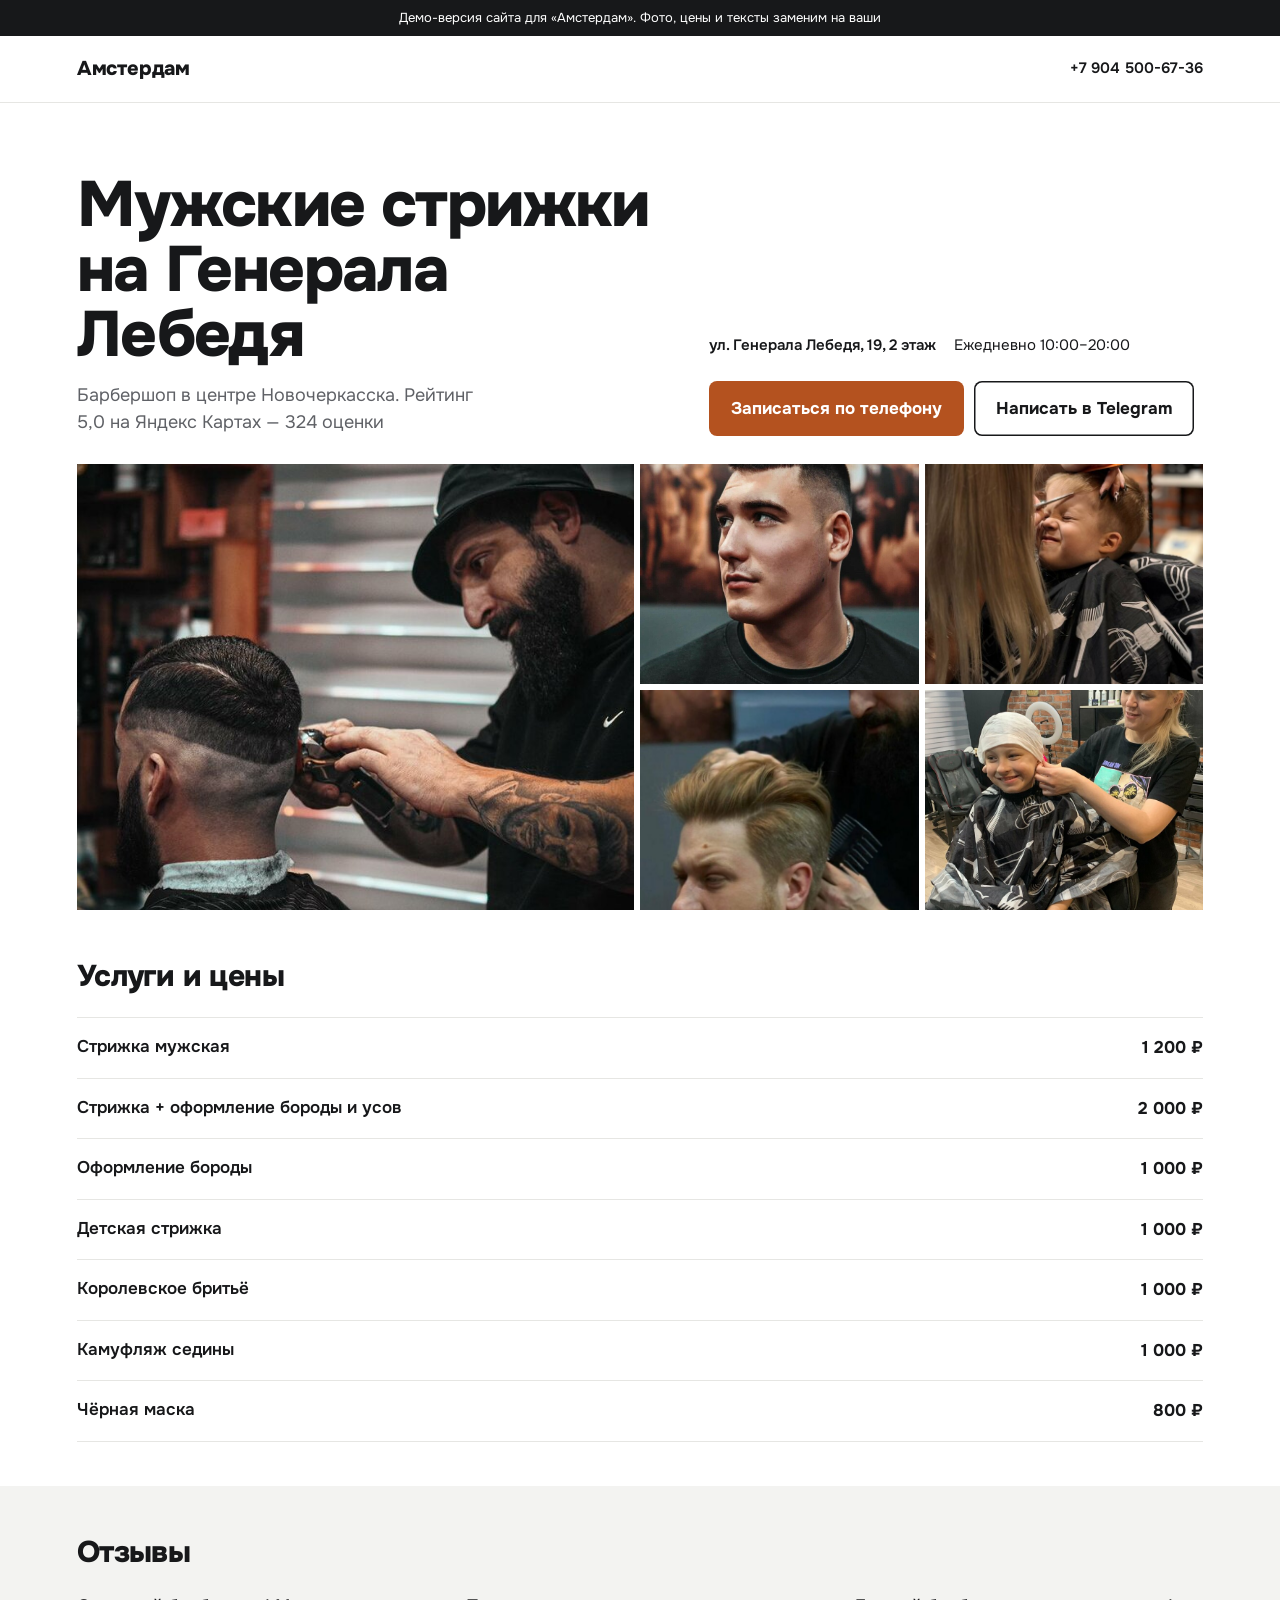
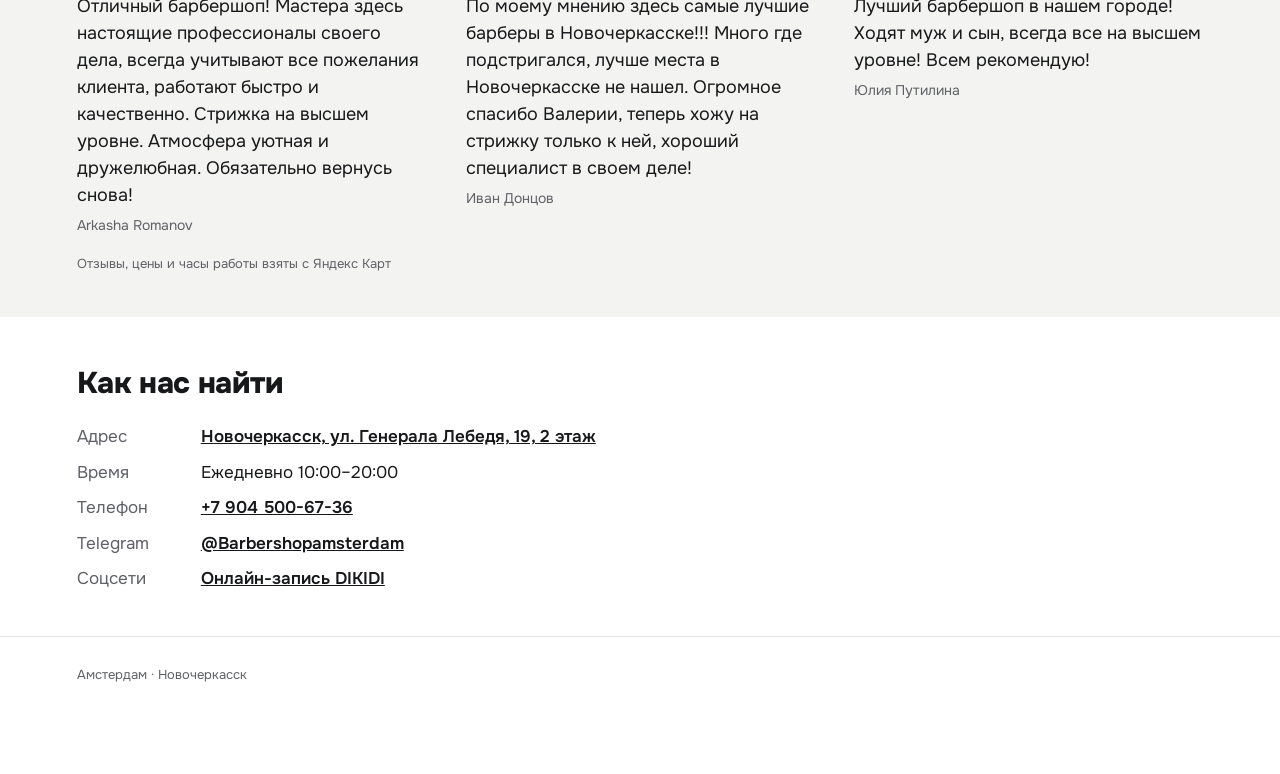
==== amsterdam/index.html @ bbc07316 "Демо-сайты: 5 мастеров" ====
<!doctype html><html lang="ru"><head><meta charset="utf-8">
<meta name="robots" content="noindex,nofollow"><meta name="viewport" content="width=device-width,initial-scale=1">
<title>Амстердам — Барбершоп в Новочеркасске</title>
<meta name="description" content="Барбершоп Амстердам: ул. Генерала Лебедя, 19, 2 этаж, Ежедневно 10:00–20:00. Запись по телефону +7 904 500-67-36">
<link rel="preconnect" href="https://fonts.googleapis.com"><link rel="preconnect" href="https://fonts.gstatic.com" crossorigin>
<link href="https://fonts.googleapis.com/css2?family=Onest:wght@400;500;700;800&display=swap" rel="stylesheet">
<style>
:root{--bg:#fff;--ink:#17181a;--mute:#5f6166;--line:#e6e6e3;--acc:#b4521f;--acc2:#8c3f17;--soft:#f3f3f1}
*{box-sizing:border-box;margin:0;padding:0}
body{background:var(--bg);color:var(--ink);font-family:Onest,system-ui,sans-serif;font-size:17px;line-height:1.5}
a{color:inherit}
.demo{background:var(--ink);color:#fff;font-size:13px;padding:8px 16px;text-align:center}
header{display:flex;justify-content:space-between;align-items:center;padding:18px 20px;border-bottom:1px solid var(--line)}
.logo{font-weight:800;font-size:20px;letter-spacing:-.01em}
header a.tel{font-weight:600;text-decoration:none;font-size:15px}
.hero{padding:40px 20px 28px}
.hero h1{font-size:clamp(30px,7.6vw,64px);line-height:1.02;font-weight:800;letter-spacing:-.025em;max-width:18ch}
.hero p{color:var(--mute);margin-top:14px;font-size:18px;max-width:34ch}
.meta{display:flex;flex-wrap:wrap;gap:8px 18px;margin-top:18px;font-size:15px}
.meta b{font-weight:600}
.ctas{display:flex;flex-wrap:wrap;gap:10px;margin-top:24px}
.btn{display:inline-block;background:var(--acc);color:#fff;text-decoration:none;font-weight:700;padding:15px 22px;border-radius:8px;transition:background .15s,transform .15s}
.btn:hover{background:var(--acc2)} .btn:active{transform:translateY(1px)}
.btn.ghost{background:transparent;color:var(--ink);box-shadow:inset 0 0 0 1.5px var(--ink)}
.btn.ghost:hover{background:var(--ink);color:#fff}
.gal{display:grid;grid-template-columns:2fr 1fr;grid-auto-rows:150px;gap:6px;padding:0 6px}
.gal figure:first-child{grid-row:span 2}
.gal figure{background:var(--soft);overflow:hidden}
.gal img{width:100%;height:100%;object-fit:cover;display:block}
.ph{display:flex;align-items:center;justify-content:center;color:#8a8c90;font-size:13px;text-align:center;padding:10px;border:1px dashed #cfcfcb}
section{padding:44px 20px}
h2{font-size:30px;font-weight:800;letter-spacing:-.02em;margin-bottom:18px}
.svc ul{list-style:none;border-top:1px solid var(--line)}
.svc li{display:grid;grid-template-columns:1fr auto;gap:2px 16px;padding:16px 0;border-bottom:1px solid var(--line)}
.sn{font-weight:600;grid-column:1;grid-row:1} .sp{font-weight:700;white-space:nowrap;grid-column:2;grid-row:1/3;align-self:center}
.sd{color:var(--mute);font-size:14px;grid-column:1;grid-row:2}
.rev{background:var(--soft)}
.rgrid{display:grid;gap:22px}
blockquote p{font-size:18px} cite{display:block;margin-top:6px;color:var(--mute);font-style:normal;font-size:14px}
.src{margin-top:18px;font-size:13px;color:var(--mute)}
.where dl{display:grid;grid-template-columns:110px 1fr;gap:10px 14px}
.where dt{color:var(--mute)} .where dd a{font-weight:600}
footer{padding:28px 20px 90px;border-top:1px solid var(--line);color:var(--mute);font-size:13px}
.sticky{position:fixed;left:12px;right:12px;bottom:12px;display:flex}
.sticky .btn{flex:1;text-align:center;box-shadow:0 6px 20px rgba(0,0,0,.18)}
@media(min-width:900px){
 header,.hero,section,footer{padding-left:6vw;padding-right:6vw}
 .hero{display:grid;grid-template-columns:1.2fr 1fr;gap:40px;align-items:end;padding-top:70px}
 .gal{grid-template-columns:2fr 1fr 1fr;grid-auto-rows:220px;padding:0 6vw}
 .rgrid{grid-template-columns:repeat(3,1fr);gap:40px}
 .sticky{display:none}
}
</style></head><body>
<div class="demo">Демо-версия сайта для «Амстердам». Фото, цены и тексты заменим на ваши</div>
<header><div class="logo">Амстердам</div><a class="tel" href="tel:+79045006736">+7 904 500-67-36</a></header>
<div class="hero"><div><h1>Мужские стрижки на Генерала Лебедя</h1><p>Барбершоп в центре Новочеркасска. Рейтинг 5,0 на Яндекс Картах — 324 оценки</p></div>
<div><div class="meta"><span><b>ул. Генерала Лебедя, 19, 2 этаж</b></span><span>Ежедневно 10:00–20:00</span></div>
<div class="ctas"><a class="btn" href="tel:+79045006736">Записаться по телефону</a><a class="btn ghost" href="https://t.me/Barbershopamsterdam">Написать в Telegram</a></div></div></div>
<div class="gal"><figure><img src="img/1.jpg" alt="" loading="lazy"></figure><figure><img src="img/2.jpg" alt="" loading="lazy"></figure><figure><img src="img/3.jpg" alt="" loading="lazy"></figure><figure><img src="img/4.jpg" alt="" loading="lazy"></figure><figure><img src="img/5.jpg" alt="" loading="lazy"></figure></div>
<section class="svc" id="services"><h2>Услуги и цены</h2><ul><li><span class="sn">Стрижка мужская</span><span class="sd"></span><span class="sp">1 200 ₽</span></li><li><span class="sn">Стрижка + оформление бороды и усов</span><span class="sd"></span><span class="sp">2 000 ₽</span></li><li><span class="sn">Оформление бороды</span><span class="sd"></span><span class="sp">1 000 ₽</span></li><li><span class="sn">Детская стрижка</span><span class="sd"></span><span class="sp">1 000 ₽</span></li><li><span class="sn">Королевское бритьё</span><span class="sd"></span><span class="sp">1 000 ₽</span></li><li><span class="sn">Камуфляж седины</span><span class="sd"></span><span class="sp">1 000 ₽</span></li><li><span class="sn">Чёрная маска</span><span class="sd"></span><span class="sp">800 ₽</span></li></ul></section>
<section class="rev" id="reviews"><h2>Отзывы</h2><div class="rgrid"><blockquote><p>Отличный барбершоп! Мастера здесь настоящие профессионалы своего дела, всегда учитывают все пожелания клиента, работают быстро и качественно. Стрижка на высшем уровне. Атмосфера уютная и дружелюбная. Обязательно вернусь снова!</p><cite>Arkasha Romanov</cite></blockquote><blockquote><p>По моему мнению здесь самые лучшие барберы в Новочеркасске!!! Много где подстригался, лучше места в Новочеркасске не нашел. Огромное спасибо Валерии, теперь хожу на стрижку только к ней, хороший специалист в своем деле!</p><cite>Иван Донцов</cite></blockquote><blockquote><p>Лучший барбершоп в нашем городе! Ходят муж и сын, всегда все на высшем уровне! Всем рекомендую!</p><cite>Юлия Путилина</cite></blockquote></div><p class="src">Отзывы, цены и часы работы взяты с Яндекс Карт</p></section>
<section class="where" id="contacts"><h2>Как нас найти</h2><dl>
<dt>Адрес</dt><dd><a href="https://yandex.ru/maps/?text=%D0%9D%D0%BE%D0%B2%D0%BE%D1%87%D0%B5%D1%80%D0%BA%D0%B0%D1%81%D1%81%D0%BA%2C%20%D1%83%D0%BB.%20%D0%93%D0%B5%D0%BD%D0%B5%D1%80%D0%B0%D0%BB%D0%B0%20%D0%9B%D0%B5%D0%B1%D0%B5%D0%B4%D1%8F%2C%2019%2C%202%20%D1%8D%D1%82%D0%B0%D0%B6">Новочеркасск, ул. Генерала Лебедя, 19, 2 этаж</a></dd>
<dt>Время</dt><dd>Ежедневно 10:00–20:00</dd>
<dt>Телефон</dt><dd><a href="tel:+79045006736">+7 904 500-67-36</a></dd>
<dt>Telegram</dt><dd><a href="https://t.me/Barbershopamsterdam">@Barbershopamsterdam</a></dd>
<dt>Соцсети</dt><dd><a href="https://dikidi.net/1862192">Онлайн-запись DIKIDI</a></dd>
</dl></section>
<footer>Амстердам · Новочеркасск</footer>
<div class="sticky"><a class="btn" href="tel:+79045006736">Записаться</a></div>
</body></html>
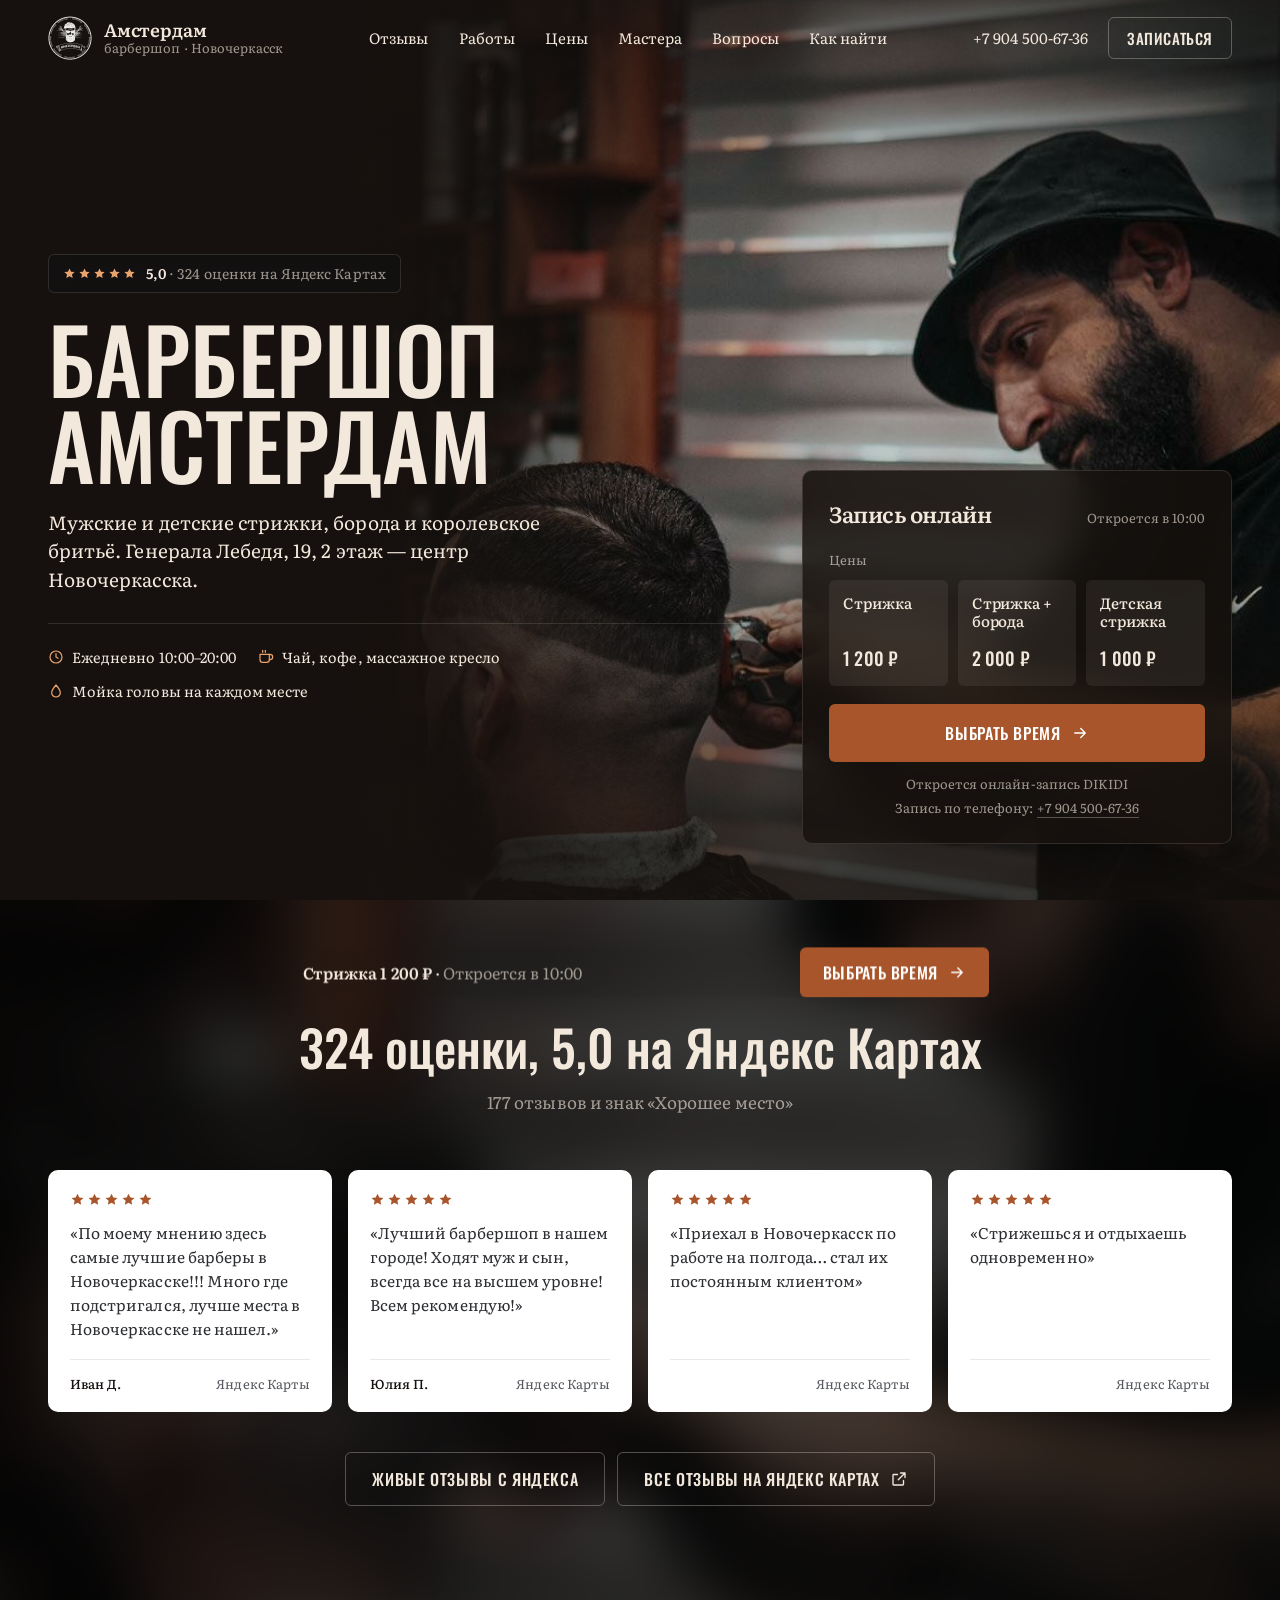
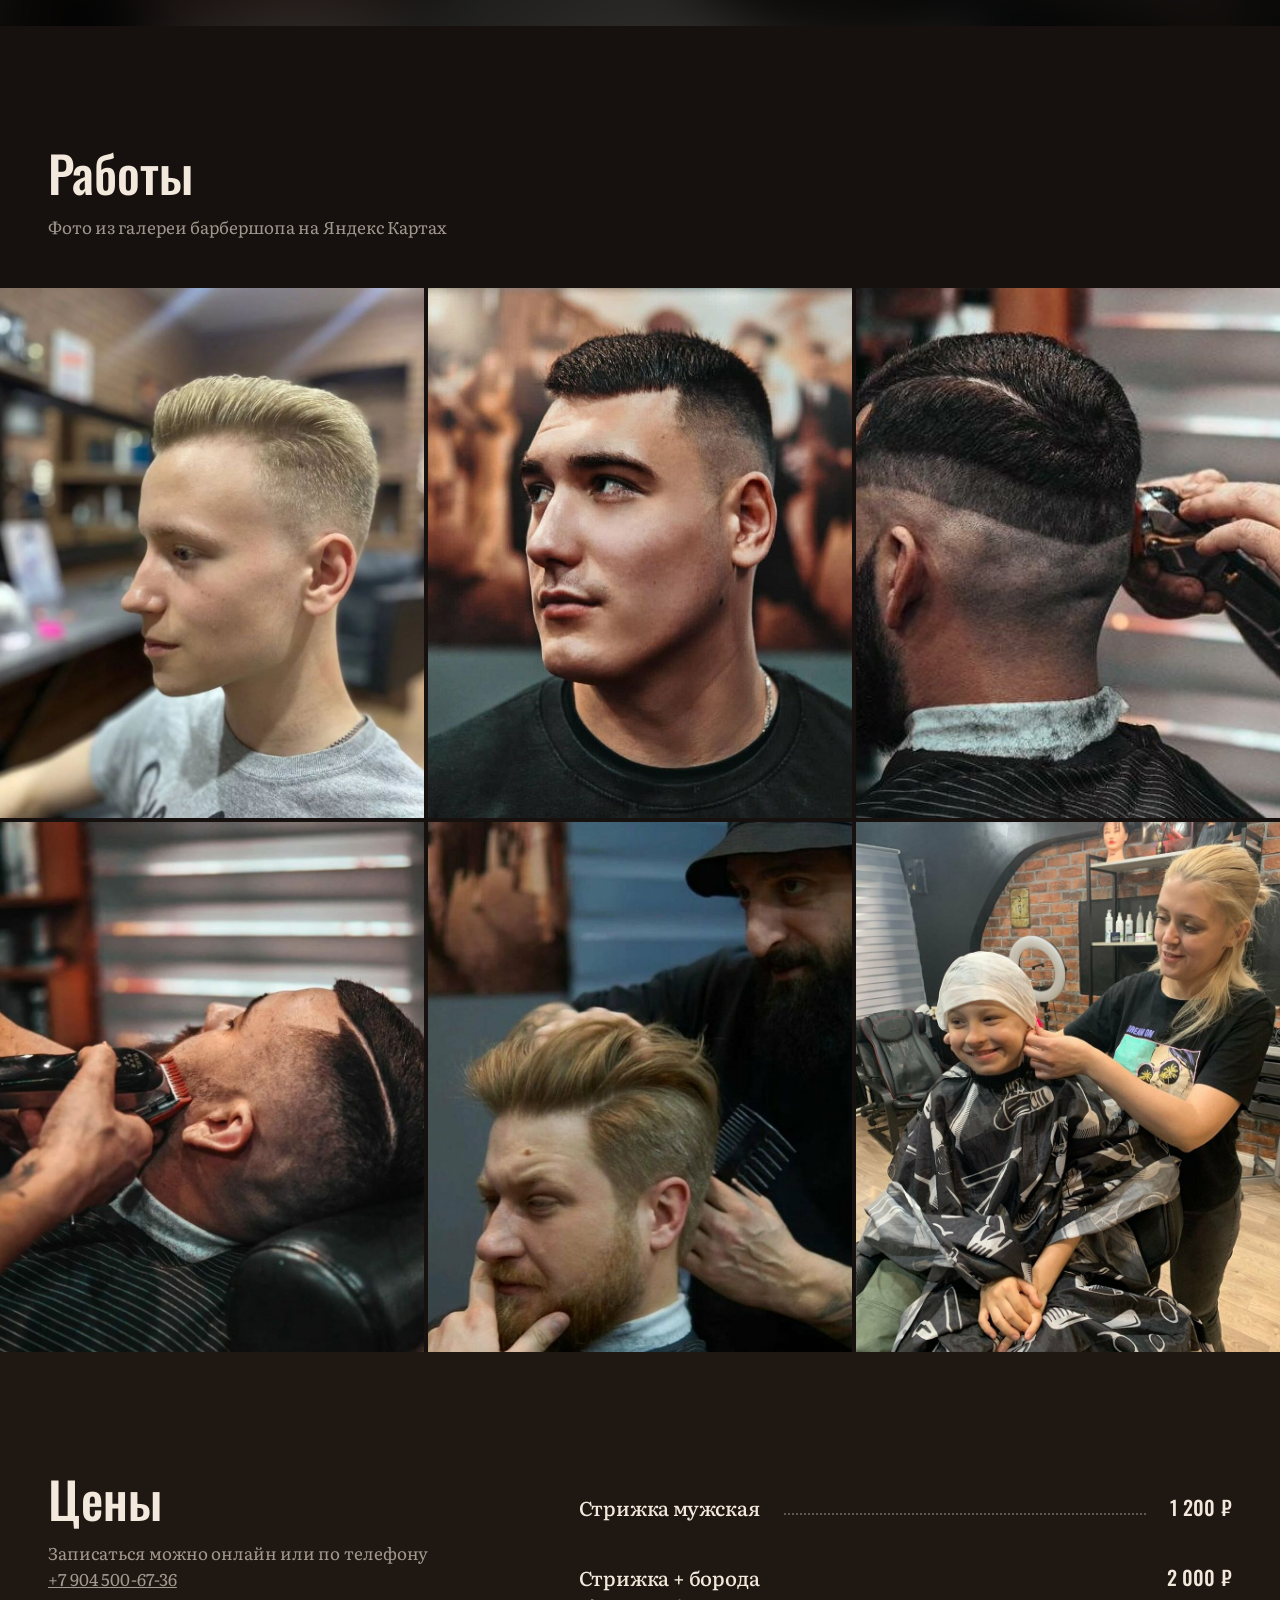
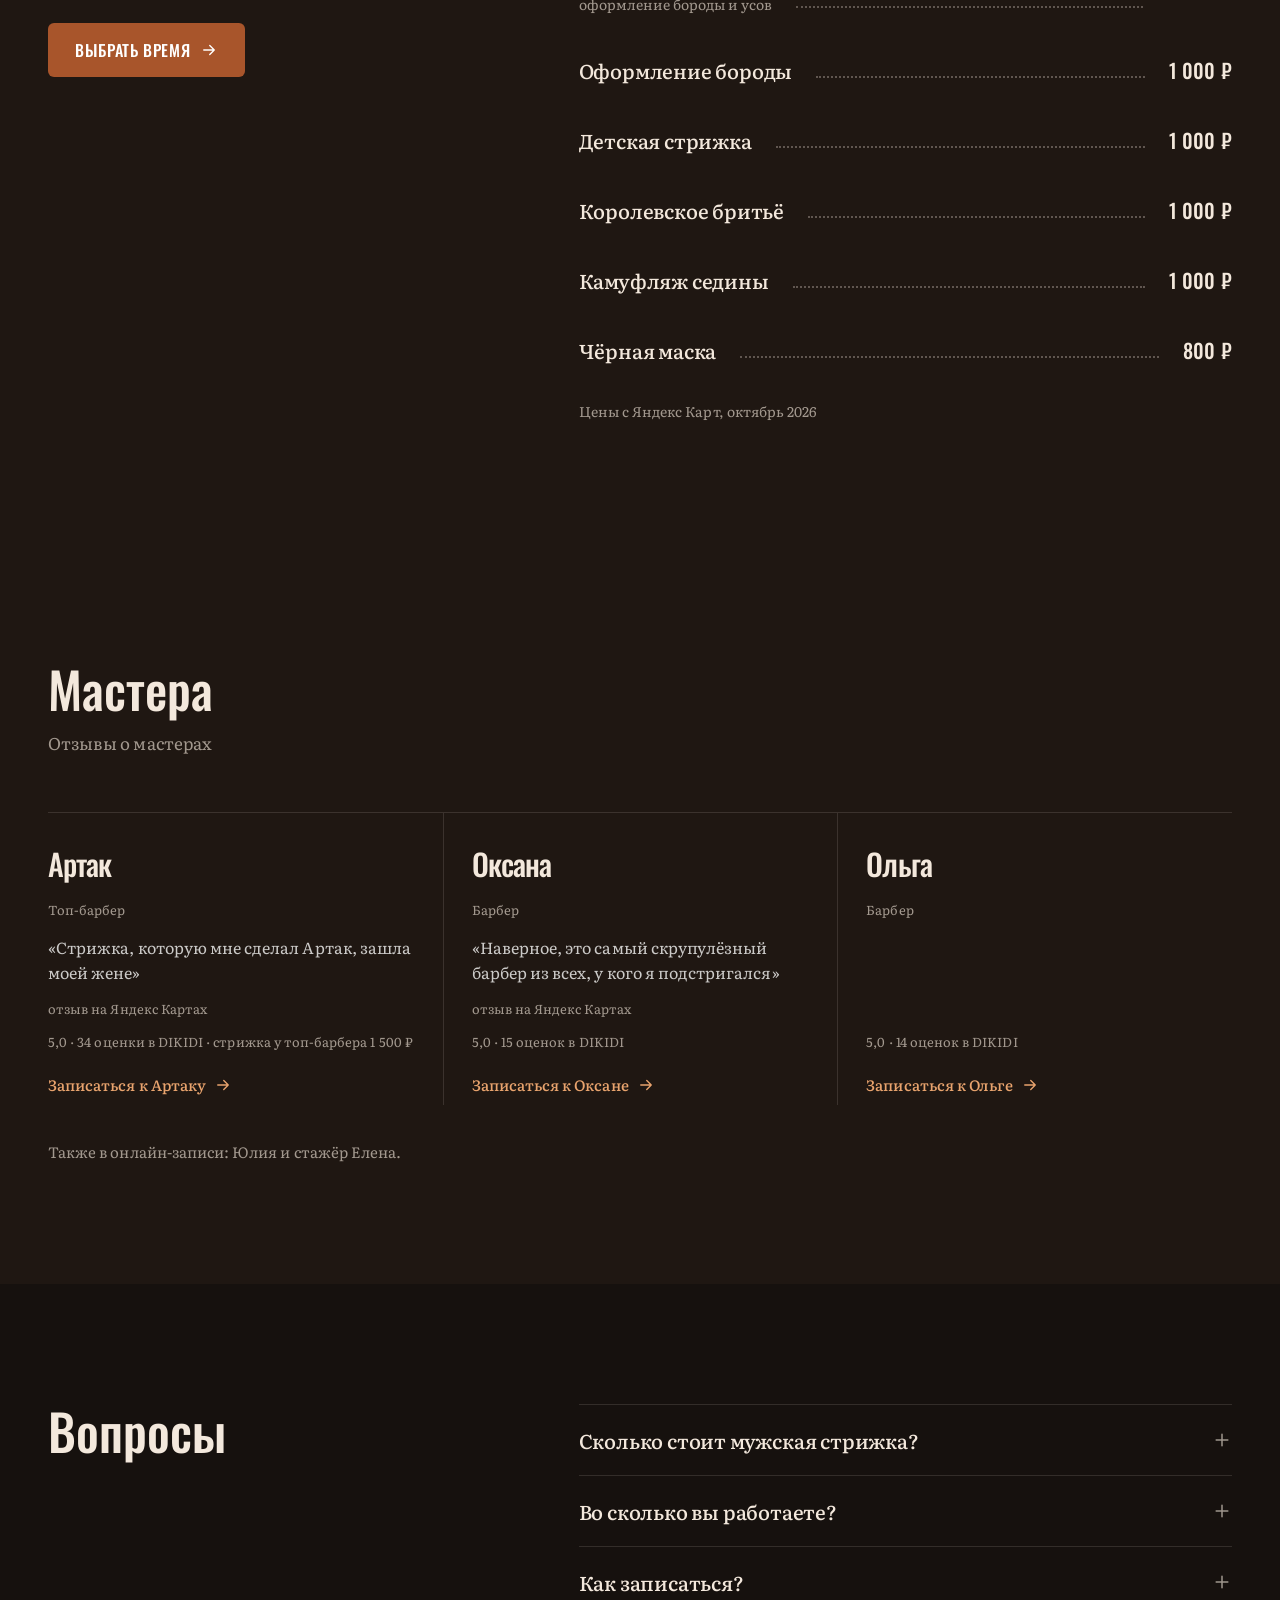
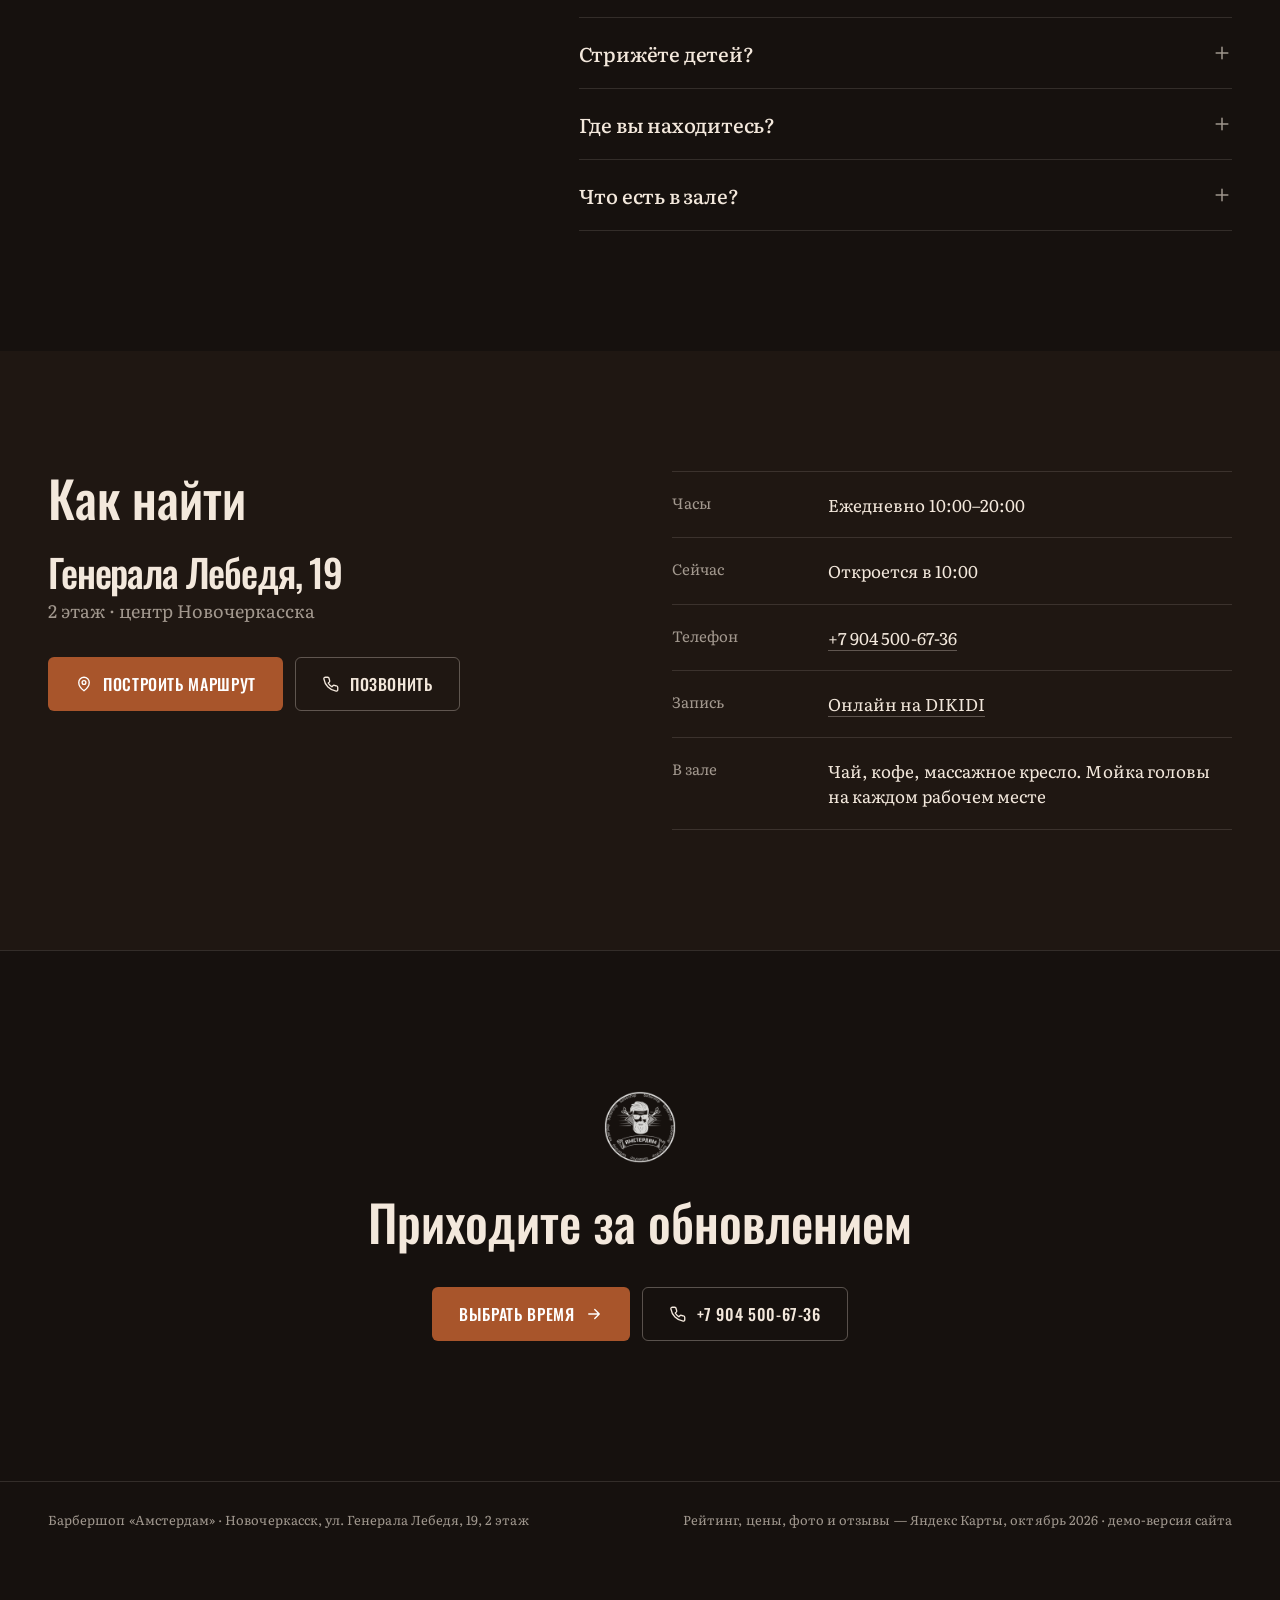
==== commit 9fb45100: "Демо: новые версии (major=../премиум/major/siteA amsterdam=../премиум/amsterdam/siteC ulica=../преми" ====
--- a/amsterdam/index.html
+++ b/amsterdam/index.html
@@ -1,71 +1,790 @@
-<!doctype html><html lang="ru"><head><meta charset="utf-8">
-<meta name="robots" content="noindex,nofollow"><meta name="viewport" content="width=device-width,initial-scale=1">
-<title>Амстердам — Барбершоп в Новочеркасске</title>
-<meta name="description" content="Барбершоп Амстердам: ул. Генерала Лебедя, 19, 2 этаж, Ежедневно 10:00–20:00. Запись по телефону +7 904 500-67-36">
-<link rel="preconnect" href="https://fonts.googleapis.com"><link rel="preconnect" href="https://fonts.gstatic.com" crossorigin>
-<link href="https://fonts.googleapis.com/css2?family=Onest:wght@400;500;700;800&display=swap" rel="stylesheet">
+<!doctype html>
+<html lang="ru">
+<head>
+<meta charset="utf-8">
+<meta name="viewport" content="width=device-width, initial-scale=1, viewport-fit=cover">
+<meta name="robots" content="noindex, nofollow">
+<title>Барбершоп Амстердам, Новочеркасск — стрижка 1 200 ₽, 5,0 на Яндекс Картах</title>
+<meta name="description" content="Барбершоп Амстердам в центре Новочеркасска: мужские и детские стрижки, борода, королевское бритьё. 5,0 на Яндекс Картах, 324 оценки. Ежедневно 10:00–20:00.">
+<meta name="theme-color" content="#111213">
+<meta property="og:type" content="website">
+<meta property="og:locale" content="ru_RU">
+<meta property="og:title" content="Барбершоп Амстердам, Новочеркасск — 5,0 на Яндекс Картах">
+<meta property="og:description" content="Генерала Лебедя, 19, 2 этаж. Мужская стрижка 1 200 ₽. Ежедневно 10:00–20:00. Запись онлайн.">
+<meta property="og:image" content="https://dm1trorg.github.io/amsterdam/img/og.jpg">
+<meta property="og:image:width" content="1200">
+<meta property="og:image:height" content="630">
+<meta property="og:url" content="https://dm1trorg.github.io/amsterdam/">
+<link rel="icon" type="image/png" href="img/logo.png">
+<link rel="preconnect" href="https://fonts.googleapis.com">
+<link rel="preconnect" href="https://fonts.gstatic.com" crossorigin>
+<link href="https://fonts.googleapis.com/css2?family=Oswald:wght@400;500;600&family=Literata:opsz,wght@7..72,400;7..72,500;7..72,600&display=swap" rel="stylesheet">
+<link rel="preload" as="image" href="img/hero.jpg">
+<script type="application/ld+json" id="ld">{"@context":"https://schema.org","@graph":[{"@type":"HairSalon","@id":"https://dm1trorg.github.io/amsterdam/#salon","name":"Барбершоп «Амстердам»","url":"https://dm1trorg.github.io/amsterdam/","image":["https://dm1trorg.github.io/amsterdam/img/og.jpg","https://dm1trorg.github.io/amsterdam/img/hero.jpg"],"telephone":"+79045006736","priceRange":"800–2000 ₽","currenciesAccepted":"RUB","address":{"@type":"PostalAddress","streetAddress":"ул. Генерала Лебедя, 19, 2 этаж","addressLocality":"Новочеркасск","addressRegion":"Ростовская область","addressCountry":"RU"},"openingHoursSpecification":[{"@type":"OpeningHoursSpecification","dayOfWeek":["Monday","Tuesday","Wednesday","Thursday","Friday","Saturday","Sunday"],"opens":"10:00","closes":"20:00"}],"aggregateRating":{"@type":"AggregateRating","ratingValue":"5.0","ratingCount":324,"bestRating":"5","worstRating":"1"},"sameAs":["https://yandex.ru/maps/org/58961650554/"],"hasOfferCatalog":{"@type":"OfferCatalog","name":"Услуги и цены","itemListElement":[{"@type":"Offer","itemOffered":{"@type":"Service","name":"Стрижка мужская"},"price":"1200","priceCurrency":"RUB"},{"@type":"Offer","itemOffered":{"@type":"Service","name":"Стрижка + борода (оформление бороды и усов)"},"price":"2000","priceCurrency":"RUB"},{"@type":"Offer","itemOffered":{"@type":"Service","name":"Оформление бороды"},"price":"1000","priceCurrency":"RUB"},{"@type":"Offer","itemOffered":{"@type":"Service","name":"Детская стрижка"},"price":"1000","priceCurrency":"RUB"},{"@type":"Offer","itemOffered":{"@type":"Service","name":"Королевское бритьё"},"price":"1000","priceCurrency":"RUB"},{"@type":"Offer","itemOffered":{"@type":"Service","name":"Камуфляж седины"},"price":"1000","priceCurrency":"RUB"},{"@type":"Offer","itemOffered":{"@type":"Service","name":"Чёрная маска"},"price":"800","priceCurrency":"RUB"}]},"potentialAction":{"@type":"ReserveAction","target":{"@type":"EntryPoint","urlTemplate":"https://dikidi.net/1862192","inLanguage":"ru-RU","actionPlatform":["https://schema.org/DesktopWebPlatform","https://schema.org/MobileWebPlatform"]},"result":{"@type":"Reservation","name":"Запись в Барбершоп «Амстердам»"}},"logo":"https://dm1trorg.github.io/amsterdam/img/logo.png"},{"@type":"FAQPage","@id":"https://dm1trorg.github.io/amsterdam/#faq","mainEntity":[{"@type":"Question","name":"Сколько стоит мужская стрижка?","acceptedAnswer":{"@type":"Answer","text":"1 200 ₽, у топ-барбера — 1 500 ₽. Стрижка + оформление бороды и усов — 2 000 ₽, детская стрижка — 1 000 ₽."}},{"@type":"Question","name":"Во сколько вы работаете?","acceptedAnswer":{"@type":"Answer","text":"Ежедневно с 10:00 до 20:00."}},{"@type":"Question","name":"Как записаться?","acceptedAnswer":{"@type":"Answer","text":"Онлайн: кнопка «Выбрать время» откроет онлайн-запись DIKIDI. Или по телефону +7 904 500-67-36."}},{"@type":"Question","name":"Стрижёте детей?","acceptedAnswer":{"@type":"Answer","text":"Да, детская стрижка — 1 000 ₽."}},{"@type":"Question","name":"Где вы находитесь?","acceptedAnswer":{"@type":"Answer","text":"Новочеркасск, ул. Генерала Лебедя, 19, 2 этаж."}},{"@type":"Question","name":"Что есть в зале?","acceptedAnswer":{"@type":"Answer","text":"По отзывам на Яндекс Картах: чай, кофе, массажное кресло, мойка головы на каждом рабочем месте."}}]}]}</script>
 <style>
-:root{--bg:#fff;--ink:#17181a;--mute:#5f6166;--line:#e6e6e3;--acc:#b4521f;--acc2:#8c3f17;--soft:#f3f3f1}
-*{box-sizing:border-box;margin:0;padding:0}
-body{background:var(--bg);color:var(--ink);font-family:Onest,system-ui,sans-serif;font-size:17px;line-height:1.5}
+:root{
+  /* дизайн-система 15.10.2026: значения ниже заменяют прежние */
+  --font-head:"Oswald",sans-serif;
+  --font-body:"Literata",serif;
+  --bg:#16110e;
+  --bg2:#1f1712;
+  --bg3:#1f1712;
+  --text:#f3e8dc;
+  --muted:rgba(243,232,220,.62);
+  --faint:rgba(243,232,220,.62);
+  --line:rgba(243,232,220,.13);
+  --line2:rgba(243,232,220,.3);
+  --accent:#a8552b;
+  --accent-h:#8e4420;
+  --accent-lt:#e9a46e;
+  --on-accent:#ffffff;
+  --card:#ffffff;
+  --ink:#16110e;
+  --ink2:#55585e;
+  --r:10px;
+  --rb:6px;
+  --hero-pos:60% 30%;
+  /* общее из шаблона */
+  --hero-pos-m:50% 30%; --rev-bg:url(img/hero.jpg); --gut:48px; --max:1240px; --ease:cubic-bezier(.16,1,.3,1);
+}
+*{box-sizing:border-box}
+html{-webkit-text-size-adjust:100%;scroll-behavior:smooth}
+body{margin:0;background:var(--bg);color:var(--text);font:400 17px/1.5 var(--font-body);letter-spacing:.003em;-webkit-font-smoothing:antialiased;overflow-x:hidden}
+img{display:block;max-width:100%}
 a{color:inherit}
-.demo{background:var(--ink);color:#fff;font-size:13px;padding:8px 16px;text-align:center}
-header{display:flex;justify-content:space-between;align-items:center;padding:18px 20px;border-bottom:1px solid var(--line)}
-.logo{font-weight:800;font-size:20px;letter-spacing:-.01em}
-header a.tel{font-weight:600;text-decoration:none;font-size:15px}
-.hero{padding:40px 20px 28px}
-.hero h1{font-size:clamp(30px,7.6vw,64px);line-height:1.02;font-weight:800;letter-spacing:-.025em;max-width:18ch}
-.hero p{color:var(--mute);margin-top:14px;font-size:18px;max-width:34ch}
-.meta{display:flex;flex-wrap:wrap;gap:8px 18px;margin-top:18px;font-size:15px}
-.meta b{font-weight:600}
-.ctas{display:flex;flex-wrap:wrap;gap:10px;margin-top:24px}
-.btn{display:inline-block;background:var(--acc);color:#fff;text-decoration:none;font-weight:700;padding:15px 22px;border-radius:8px;transition:background .15s,transform .15s}
-.btn:hover{background:var(--acc2)} .btn:active{transform:translateY(1px)}
-.btn.ghost{background:transparent;color:var(--ink);box-shadow:inset 0 0 0 1.5px var(--ink)}
-.btn.ghost:hover{background:var(--ink);color:#fff}
-.gal{display:grid;grid-template-columns:2fr 1fr;grid-auto-rows:150px;gap:6px;padding:0 6px}
-.gal figure:first-child{grid-row:span 2}
-.gal figure{background:var(--soft);overflow:hidden}
-.gal img{width:100%;height:100%;object-fit:cover;display:block}
-.ph{display:flex;align-items:center;justify-content:center;color:#8a8c90;font-size:13px;text-align:center;padding:10px;border:1px dashed #cfcfcb}
-section{padding:44px 20px}
-h2{font-size:30px;font-weight:800;letter-spacing:-.02em;margin-bottom:18px}
-.svc ul{list-style:none;border-top:1px solid var(--line)}
-.svc li{display:grid;grid-template-columns:1fr auto;gap:2px 16px;padding:16px 0;border-bottom:1px solid var(--line)}
-.sn{font-weight:600;grid-column:1;grid-row:1} .sp{font-weight:700;white-space:nowrap;grid-column:2;grid-row:1/3;align-self:center}
-.sd{color:var(--mute);font-size:14px;grid-column:1;grid-row:2}
-.rev{background:var(--soft)}
-.rgrid{display:grid;gap:22px}
-blockquote p{font-size:18px} cite{display:block;margin-top:6px;color:var(--mute);font-style:normal;font-size:14px}
-.src{margin-top:18px;font-size:13px;color:var(--mute)}
-.where dl{display:grid;grid-template-columns:110px 1fr;gap:10px 14px}
-.where dt{color:var(--mute)} .where dd a{font-weight:600}
-footer{padding:28px 20px 90px;border-top:1px solid var(--line);color:var(--mute);font-size:13px}
-.sticky{position:fixed;left:12px;right:12px;bottom:12px;display:flex}
-.sticky .btn{flex:1;text-align:center;box-shadow:0 6px 20px rgba(0,0,0,.18)}
-@media(min-width:900px){
- header,.hero,section,footer{padding-left:6vw;padding-right:6vw}
- .hero{display:grid;grid-template-columns:1.2fr 1fr;gap:40px;align-items:end;padding-top:70px}
- .gal{grid-template-columns:2fr 1fr 1fr;grid-auto-rows:220px;padding:0 6vw}
- .rgrid{grid-template-columns:repeat(3,1fr);gap:40px}
- .sticky{display:none}
-}
-</style></head><body>
-<div class="demo">Демо-версия сайта для «Амстердам». Фото, цены и тексты заменим на ваши</div>
-<header><div class="logo">Амстердам</div><a class="tel" href="tel:+79045006736">+7 904 500-67-36</a></header>
-<div class="hero"><div><h1>Мужские стрижки на Генерала Лебедя</h1><p>Барбершоп в центре Новочеркасска. Рейтинг 5,0 на Яндекс Картах — 324 оценки</p></div>
-<div><div class="meta"><span><b>ул. Генерала Лебедя, 19, 2 этаж</b></span><span>Ежедневно 10:00–20:00</span></div>
-<div class="ctas"><a class="btn" href="tel:+79045006736">Записаться по телефону</a><a class="btn ghost" href="https://t.me/Barbershopamsterdam">Написать в Telegram</a></div></div></div>
-<div class="gal"><figure><img src="img/1.jpg" alt="" loading="lazy"></figure><figure><img src="img/2.jpg" alt="" loading="lazy"></figure><figure><img src="img/3.jpg" alt="" loading="lazy"></figure><figure><img src="img/4.jpg" alt="" loading="lazy"></figure><figure><img src="img/5.jpg" alt="" loading="lazy"></figure></div>
-<section class="svc" id="services"><h2>Услуги и цены</h2><ul><li><span class="sn">Стрижка мужская</span><span class="sd"></span><span class="sp">1 200 ₽</span></li><li><span class="sn">Стрижка + оформление бороды и усов</span><span class="sd"></span><span class="sp">2 000 ₽</span></li><li><span class="sn">Оформление бороды</span><span class="sd"></span><span class="sp">1 000 ₽</span></li><li><span class="sn">Детская стрижка</span><span class="sd"></span><span class="sp">1 000 ₽</span></li><li><span class="sn">Королевское бритьё</span><span class="sd"></span><span class="sp">1 000 ₽</span></li><li><span class="sn">Камуфляж седины</span><span class="sd"></span><span class="sp">1 000 ₽</span></li><li><span class="sn">Чёрная маска</span><span class="sd"></span><span class="sp">800 ₽</span></li></ul></section>
-<section class="rev" id="reviews"><h2>Отзывы</h2><div class="rgrid"><blockquote><p>Отличный барбершоп! Мастера здесь настоящие профессионалы своего дела, всегда учитывают все пожелания клиента, работают быстро и качественно. Стрижка на высшем уровне. Атмосфера уютная и дружелюбная. Обязательно вернусь снова!</p><cite>Arkasha Romanov</cite></blockquote><blockquote><p>По моему мнению здесь самые лучшие барберы в Новочеркасске!!! Много где подстригался, лучше места в Новочеркасске не нашел. Огромное спасибо Валерии, теперь хожу на стрижку только к ней, хороший специалист в своем деле!</p><cite>Иван Донцов</cite></blockquote><blockquote><p>Лучший барбершоп в нашем городе! Ходят муж и сын, всегда все на высшем уровне! Всем рекомендую!</p><cite>Юлия Путилина</cite></blockquote></div><p class="src">Отзывы, цены и часы работы взяты с Яндекс Карт</p></section>
-<section class="where" id="contacts"><h2>Как нас найти</h2><dl>
-<dt>Адрес</dt><dd><a href="https://yandex.ru/maps/?text=%D0%9D%D0%BE%D0%B2%D0%BE%D1%87%D0%B5%D1%80%D0%BA%D0%B0%D1%81%D1%81%D0%BA%2C%20%D1%83%D0%BB.%20%D0%93%D0%B5%D0%BD%D0%B5%D1%80%D0%B0%D0%BB%D0%B0%20%D0%9B%D0%B5%D0%B1%D0%B5%D0%B4%D1%8F%2C%2019%2C%202%20%D1%8D%D1%82%D0%B0%D0%B6">Новочеркасск, ул. Генерала Лебедя, 19, 2 этаж</a></dd>
-<dt>Время</dt><dd>Ежедневно 10:00–20:00</dd>
-<dt>Телефон</dt><dd><a href="tel:+79045006736">+7 904 500-67-36</a></dd>
-<dt>Telegram</dt><dd><a href="https://t.me/Barbershopamsterdam">@Barbershopamsterdam</a></dd>
-<dt>Соцсети</dt><dd><a href="https://dikidi.net/1862192">Онлайн-запись DIKIDI</a></dd>
-</dl></section>
-<footer>Амстердам · Новочеркасск</footer>
-<div class="sticky"><a class="btn" href="tel:+79045006736">Записаться</a></div>
-</body></html>+h1,h2,h3,p,ul,ol,dl,dd,blockquote,figure{margin:0;padding:0}
+ul,ol{list-style:none}
+button{font:inherit;color:inherit}
+[hidden]{display:none!important}
+.wrap{width:min(var(--max),100% - 2*var(--gut));margin-inline:auto}
+.ico{width:18px;height:18px;flex:none;fill:none;stroke:currentColor;stroke-width:1.8;stroke-linecap:round;stroke-linejoin:round}
+.nb{white-space:nowrap}
+:focus-visible{outline:2px solid var(--accent-lt);outline-offset:3px}
+
+/* КНОПКИ: прямоугольные, с наведением и нажатием */
+.btn{display:inline-flex;align-items:center;justify-content:center;gap:10px;height:54px;padding:0 26px;border-radius:var(--rb);border:1px solid transparent;font-weight:600;font-size:16px;text-decoration:none;cursor:pointer;white-space:nowrap;transition:background .18s,border-color .18s,color .18s,transform .12s;-webkit-tap-highlight-color:transparent}
+.btn:active{transform:translateY(1px)}
+.btn .ico{transition:transform .25s var(--ease)}
+.btn:hover .ico.arr{transform:translateX(3px)}
+.btn-main{background:var(--accent);color:#fff}
+.btn-main:hover{background:var(--accent-h)}
+.btn-line{border-color:var(--line2);color:var(--text);background:transparent}
+.btn-line:hover{background:#fff;color:var(--ink);border-color:#fff}
+.btn-sm{height:42px;padding:0 18px;font-size:15px}
+
+/* ЛОГОТИП: картинка + название ИЛИ надпись круглым шрифтом (как у «Улицы») */
+.brand{display:flex;align-items:center;gap:12px;text-decoration:none}
+.brand img{width:44px;height:44px}
+.brand b{display:block;font-weight:600;font-size:18px;letter-spacing:-.01em;line-height:1.1}
+.brand small{display:block;font-size:13px;color:var(--muted);line-height:1.2}
+.wm{display:inline-block;font-family:var(--font-body);font-weight:700;font-size:27px;line-height:.9;letter-spacing:-.01em;color:#fff}
+.wm small{display:block;margin-top:5px;font-size:10.5px;font-weight:600;letter-spacing:.01em;line-height:1;color:rgba(255,255,255,.82);text-align:right}
+
+/* ШАПКА */
+.top{position:fixed;inset:0 0 auto;z-index:40;transition:background .25s,border-color .25s,backdrop-filter .25s;border-bottom:1px solid transparent}
+.top.solid{background:rgba(17,18,19,.86);-webkit-backdrop-filter:blur(14px);backdrop-filter:blur(14px);border-bottom-color:var(--line)}
+.top .wrap{display:flex;align-items:center;justify-content:space-between;gap:24px;height:76px}
+.nav{display:flex;gap:30px;font-size:15px}
+.nav a{position:relative;text-decoration:none;color:rgba(242,242,240,.78);padding:6px 0;transition:color .2s}
+.nav a::after{content:"";position:absolute;left:0;right:100%;bottom:0;height:1px;background:currentColor;transition:right .35s var(--ease)}
+.nav a:hover{color:#fff}.nav a:hover::after{right:0}
+.top-r{display:flex;align-items:center;gap:20px}
+.top-tel{font-size:15px;text-decoration:none;color:rgba(242,242,240,.85);white-space:nowrap}
+.top-tel:hover{color:#fff}
+
+/* ПЕРВЫЙ ЭКРАН */
+.hero{position:relative;min-height:max(720px,100svh);display:flex;align-items:stretch;padding:112px 0 56px;isolation:isolate;overflow:hidden}
+/* фото во весь экран справа налево, левый край растворяется в тёмном — без рамок */
+.hero-bg{position:absolute;top:0;right:0;width:min(72%,1120px);height:100%;object-fit:cover;object-position:var(--hero-pos);z-index:-2;filter:brightness(.82) saturate(.94);-webkit-mask-image:linear-gradient(90deg,transparent 0%,#000 36%);mask-image:linear-gradient(90deg,transparent 0%,#000 36%)}
+.hero::before{content:"";position:absolute;inset:0;z-index:-1;background:
+  linear-gradient(90deg,rgba(14,15,16,.55) 0%,rgba(14,15,16,.25) 45%,rgba(14,15,16,0) 70%),
+  linear-gradient(180deg,rgba(14,15,16,.6) 0%,rgba(14,15,16,0) 20%,rgba(14,15,16,0) 60%,rgba(14,15,16,.85) 100%)}
+.hero-grid{display:grid;grid-template-columns:minmax(0,1fr) 430px;gap:56px;align-items:center}
+.hero-grid .book{align-self:end}
+.left{display:flex;flex-direction:column;gap:30px}
+.rating{display:inline-flex;align-items:center;gap:10px;align-self:flex-start;padding:8px 14px;border-radius:var(--rb);background:rgba(17,18,19,.55);border:1px solid var(--line);-webkit-backdrop-filter:blur(8px);backdrop-filter:blur(8px);font-size:14px;color:var(--muted);text-decoration:none;transition:border-color .2s}
+.rating:hover{border-color:var(--line2)}
+.rating b{color:#fff;font-weight:600}
+.stars{display:inline-flex;gap:2px;color:#fff}
+.stars svg{width:13px;height:13px;fill:currentColor}
+.intro h1{margin-top:22px;font-weight:400;font-size:clamp(52px,6vw,88px);line-height:.98;letter-spacing:-.04em}
+.intro .sub{margin-top:22px;max-width:29em;font-size:19px;line-height:1.5;color:rgba(242,242,240,.8)}
+/* факты — просто строка с иконками, без плашек и обводок */
+.facts{display:flex;flex-wrap:wrap;gap:12px 22px;padding-top:22px;border-top:1px solid var(--line)}
+.facts li{display:inline-flex;align-items:center;gap:8px;font-size:14.5px;color:rgba(242,242,240,.86)}
+.facts .ico{width:16px;height:16px;color:var(--accent-lt)}
+
+/* КАРТОЧКА ЗАПИСИ — как у Porem */
+.book{background:rgba(22,23,25,.8);-webkit-backdrop-filter:blur(18px) saturate(1.1);backdrop-filter:blur(18px) saturate(1.1);border:1px solid var(--line);border-radius:var(--r);padding:26px;box-shadow:0 30px 80px -30px rgba(0,0,0,.7)}
+.book-h{display:flex;align-items:baseline;justify-content:space-between;gap:12px}
+.book-h h2{font-size:22px;font-weight:600;letter-spacing:-.02em}
+.book-st{font-size:13px;color:var(--muted);white-space:nowrap}
+.book-st.open{color:#fff}
+.book-l{margin:20px 0 10px;font-size:13px;color:var(--faint)}
+.tiles{display:grid;grid-template-columns:repeat(3,1fr);gap:10px}
+/* цены в карточке — только показ, не выбор: без обводки, наведения и выделения */
+.tile{display:flex;flex-direction:column;justify-content:space-between;gap:14px;min-height:92px;padding:14px;border-radius:10px;background:rgba(255,255,255,.06)}
+.tile b{font-weight:500;font-size:15px;line-height:1.25;letter-spacing:-.005em;color:rgba(242,242,240,.82)}
+.tile em{font-style:normal;font-weight:600;font-size:18px;letter-spacing:-.01em;font-variant-numeric:tabular-nums}
+.book .btn-main{width:100%;height:58px;margin-top:18px;font-size:16px}
+.book-n{margin-top:12px;font-size:13px;color:var(--faint);text-align:center}
+.book-p{margin-top:4px;font-size:13px;color:var(--faint);text-align:center}
+.book-p a{color:var(--muted);text-decoration:none;border-bottom:1px solid var(--line2);white-space:nowrap}
+.book-p a:hover{color:#fff}
+
+/* ОБЩЕЕ ДЛЯ СЕКЦИЙ */
+.sec{padding:120px 0}
+.h2{font-weight:500;font-size:clamp(34px,4.2vw,56px);line-height:1.04;letter-spacing:-.035em}
+.lead{margin-top:16px;color:var(--muted);font-size:17px;max-width:36em}
+.lead a{color:inherit;white-space:nowrap}
+.rv{opacity:0;transform:translateY(22px);transition:opacity .9s var(--ease),transform .9s var(--ease)}
+.rv.in{opacity:1;transform:none}
+
+/* ОТЗЫВЫ — белые карточки на размытом фото, как у Porem */
+.reviews{position:relative;isolation:isolate;overflow:hidden;padding:120px 0}
+.reviews::before{content:"";position:absolute;inset:-60px;z-index:-1;background:var(--rev-bg) center 55%/cover;filter:blur(30px) brightness(.3) saturate(.8)}
+.reviews-head{text-align:center}
+.reviews-head .lead{margin-inline:auto}
+.rgrid{margin-top:56px;display:grid;grid-template-columns:repeat(4,minmax(0,1fr));gap:16px}
+.rcard{display:flex;flex-direction:column;background:var(--card);color:var(--ink);border-radius:var(--r);padding:22px 22px 18px}
+.rcard .stars{color:var(--accent)}
+.rcard .stars svg{width:15px;height:15px}
+.rcard blockquote{margin-top:14px;font-size:15.5px;line-height:1.55;color:#2b2d31;flex:1}
+.rcard footer{margin-top:18px;padding-top:14px;border-top:1px solid #e9e9e7;display:flex;justify-content:space-between;align-items:center;gap:10px;font-size:13px;color:var(--ink2)}
+.rcard footer b{font-weight:500;color:var(--ink)}
+.rcard footer span{white-space:nowrap}
+.reviews-more{margin-top:40px;display:flex;justify-content:center;flex-wrap:wrap;gap:12px}
+/* живые отзывы Яндекса: виджет грузится только по нажатию */
+.yw{position:relative;max-width:560px;margin:32px auto 0}
+.yw-f{height:800px;border-radius:var(--r);overflow:hidden;background:#fff}
+.yw-f iframe{display:block;width:100%;height:100%;border:0}
+.yw-x{position:absolute;top:-16px;right:-16px;z-index:2;width:40px;height:40px;border-radius:50%;border:1px solid var(--line2);background:#1c1d20;color:var(--text);display:grid;place-items:center;cursor:pointer;transition:background .15s}
+.yw-x:hover{background:#2c2e32}
+.yw-x svg{width:18px;height:18px}
+
+/* РАБОТЫ — чистые прямоугольники от края до края */
+.works{padding:120px 0 0}
+.works-head{display:flex;justify-content:space-between;align-items:flex-end;gap:24px;margin-bottom:48px}
+.wgrid{display:grid;grid-template-columns:repeat(var(--wn,3),1fr);gap:4px}
+.wgrid figure{position:relative;aspect-ratio:4/5;overflow:hidden;background:var(--bg2)}
+.wgrid img{width:100%;height:100%;object-fit:cover;transition:transform 1.2s var(--ease)}
+.wgrid figure:hover img{transform:scale(1.03)}
+
+/* ЦЕНЫ */
+.prices-grid{display:grid;grid-template-columns:minmax(0,5fr) minmax(0,7fr);gap:64px;align-items:start}
+.prices-side .btn{margin-top:32px}
+.plist li{display:flex;justify-content:space-between;align-items:baseline;gap:24px;padding:20px 0;border-bottom:1px solid var(--line)}
+.plist li:first-child{border-top:1px solid var(--line)}
+.plist .pn{font-size:20px;font-weight:500;letter-spacing:-.01em}
+.plist .pn small{display:block;font-size:14px;font-weight:400;color:var(--faint);margin-top:2px;letter-spacing:0}
+.plist .pp{font-size:20px;font-weight:500;white-space:nowrap;font-variant-numeric:tabular-nums}
+.pnote{margin-top:16px;font-size:14px;color:var(--faint)}
+
+/* МАСТЕРА */
+.masters{background:var(--bg2)}
+.mgrid{margin-top:56px;display:grid;grid-template-columns:repeat(var(--mcols,4),minmax(0,1fr));gap:0;border-top:1px solid var(--line)}
+.mgrid li{display:flex;flex-direction:column;padding:28px 28px 8px 0}
+.mgrid li+li{padding-left:28px;border-left:1px solid var(--line)}
+.mgrid h3{font-size:30px;font-weight:500;letter-spacing:-.03em}
+.mgrid blockquote{margin-top:16px;font-size:16px;line-height:1.55;color:rgba(242,242,240,.82);flex:1}
+.mgrid .src{margin-top:14px;font-size:13px;color:var(--faint)}
+.mgrid a{margin-top:22px;display:inline-flex;align-items:center;gap:8px;font-weight:500;font-size:15px;text-decoration:none;color:var(--accent-lt);align-self:flex-start;border-bottom:1px solid transparent;transition:border-color .2s,color .2s}
+.mgrid a:hover{color:#fff;border-bottom-color:currentColor}
+.mmore{margin-top:36px;color:var(--muted);font-size:15px}
+
+/* ВОПРОСЫ */
+.faq-grid{display:grid;grid-template-columns:minmax(0,5fr) minmax(0,7fr);gap:64px;align-items:start}
+.qa{border-top:1px solid var(--line)}
+.qa details{border-bottom:1px solid var(--line)}
+.qa summary{list-style:none;cursor:pointer;display:flex;justify-content:space-between;align-items:center;gap:20px;padding:22px 0;font-weight:500;font-size:20px;line-height:1.3;letter-spacing:-.01em;transition:color .15s}
+.qa summary::-webkit-details-marker{display:none}
+.qa summary svg{width:20px;height:20px;flex:none;color:var(--faint);transition:transform .25s var(--ease),color .15s}
+.qa details[open] summary svg{transform:rotate(45deg)}
+.qa summary:hover{color:#fff}.qa summary:hover svg{color:var(--text)}
+.qa p{padding:0 40px 24px 0;color:rgba(242,242,240,.8);font-size:17px;line-height:1.55}
+
+/* КАК НАЙТИ */
+.find{background:var(--bg2)}
+.find-grid{display:grid;grid-template-columns:minmax(0,1fr) minmax(0,1fr);gap:64px;align-items:start}
+.addr{margin-top:28px;font-size:clamp(28px,3vw,40px);font-weight:500;letter-spacing:-.03em;line-height:1.1}
+.addr small{display:block;margin-top:8px;font-size:18px;font-weight:400;letter-spacing:0;color:var(--muted)}
+.find-btns{display:flex;flex-wrap:wrap;gap:12px;margin-top:36px}
+.dl div{display:grid;grid-template-columns:140px 1fr;gap:16px;padding:20px 0;border-bottom:1px solid var(--line)}
+.dl div:first-child{border-top:1px solid var(--line)}
+.dl dt{color:var(--faint);font-size:15px}
+.dl dd{font-size:17px}
+.dl dd a{text-decoration:none;border-bottom:1px solid var(--line2)}
+.dl dd a:hover{border-bottom-color:#fff}
+
+/* ФИНАЛ */
+.final{padding:140px 0;text-align:center;border-top:1px solid var(--line)}
+.final-logo{width:72px;height:72px;margin:0 auto 32px;opacity:.9}
+.final .wm{font-size:64px;margin-bottom:40px}
+.final .wm small{font-size:22px;margin-top:10px}
+.final-btns{display:flex;justify-content:center;flex-wrap:wrap;gap:12px;margin-top:40px}
+
+/* ПОДВАЛ */
+.foot{border-top:1px solid var(--line);padding:28px 0 110px;font-size:13px;color:var(--faint)}
+.foot .wrap{display:flex;justify-content:space-between;flex-wrap:wrap;gap:8px 32px}
+.foot a{text-decoration:none}.foot a:hover{color:var(--text)}
+
+/* ЛИПКАЯ ПАНЕЛЬ: главная услуга, цена, открыто ли сейчас + запись; прячется рядом с другими кнопками записи */
+.sticky{position:fixed;left:50%;bottom:calc(14px + env(safe-area-inset-bottom));z-index:50;width:min(720px,calc(100% - 24px));display:flex;align-items:center;justify-content:space-between;gap:16px;padding:10px 10px 10px 22px;border-radius:14px;background:rgba(19,20,22,.92);-webkit-backdrop-filter:blur(14px);backdrop-filter:blur(14px);border:1px solid var(--line);box-shadow:0 18px 40px -16px rgba(0,0,0,.85);transform:translate(-50%,170%);visibility:hidden;transition:transform .32s var(--ease),visibility .32s}
+.sticky.show{transform:translate(-50%,0);visibility:visible}
+.sticky .info{font-size:16px;line-height:1.3;min-width:0}
+.sticky .info b{font-weight:600}
+.sticky .st{color:var(--muted)}
+.sticky .st.open{color:#fff}
+.sticky .btn{height:50px;padding:0 22px;flex:none}
+
+@media (max-width:1100px){
+  .nav{display:none}
+  .hero-grid{grid-template-columns:minmax(0,1fr) 400px;gap:40px}
+  .rgrid{grid-template-columns:repeat(2,minmax(0,1fr))}
+  .mgrid[data-n="4"]{grid-template-columns:repeat(2,minmax(0,1fr))}
+  .mgrid[data-n="4"] li:nth-child(3){padding-left:0;border-left:0}
+  .mgrid[data-n="4"] li:nth-child(n+3){border-top:1px solid var(--line);margin-top:20px}
+  .wgrid{grid-template-columns:repeat(2,1fr)}
+}
+@media (max-width:860px){
+  :root{--gut:16px}
+  .top{position:absolute}
+  .top .wrap{height:64px}
+  .brand img{width:38px;height:38px}
+  .brand b{font-size:17px}
+  .wm{font-size:24px}.wm small{font-size:9.5px}
+  .top-tel{display:none}
+  .hero{display:block;min-height:0;padding:0 0 36px}
+  .hero-bg{width:100%;height:470px;object-position:var(--hero-pos-m);filter:brightness(.88);-webkit-mask-image:none;mask-image:none}
+  .hero::before{background:linear-gradient(180deg,rgba(17,18,19,.6) 0px,rgba(17,18,19,0) 90px,rgba(17,18,19,0) 250px,rgba(17,18,19,.82) 380px,var(--bg) 470px)}
+  .hero-grid{display:flex;flex-direction:column;gap:20px;padding-top:280px}
+  .left{display:contents}
+  .intro{order:1}.book{order:2}.facts{order:3}
+  .rating{padding:7px 12px;font-size:13px}
+  .intro h1{margin-top:14px;font-size:clamp(42px,12.6vw,56px);letter-spacing:-.045em}
+  .intro .sub{margin-top:12px;font-size:16px;line-height:1.45}
+  /* облегчённая карточка: кнопка выше на первом экране */
+  .book{padding:14px;background:rgba(26,27,30,.92)}
+  .book-h h2{font-size:18px}
+  .book-l{margin:8px 0 6px;font-size:12.5px}
+  .tiles{gap:6px}
+  .tile{min-height:0;padding:9px 10px;gap:6px}
+  .tile b{font-size:13.5px}
+  .tile em{font-size:15.5px}
+  .book .btn-main{height:52px;margin-top:10px}
+  .book-n{display:none}
+  .book-p{margin-top:8px;font-size:12.5px}
+  .facts{gap:12px 22px;padding-top:18px}
+  .facts li{font-size:14px}
+  .sec,.reviews{padding:80px 0}
+  .works{padding-top:80px}
+  .works-head{display:block;margin-bottom:28px}
+  .rgrid{margin:36px calc(-1*var(--gut)) 0;padding:0 var(--gut) 6px;display:flex;overflow-x:auto;scroll-snap-type:x mandatory;scroll-padding:0 var(--gut);gap:12px;align-items:flex-start;scrollbar-width:none}
+  .rgrid::-webkit-scrollbar{display:none}
+  .rcard{flex:0 0 82%;scroll-snap-align:start}
+  .reviews-more .btn{flex:1 1 100%}
+  .yw-x{right:4px;top:-18px}
+  .yw-f{height:720px}
+  .wgrid{gap:3px}
+  .prices-grid,.find-grid,.faq-grid{grid-template-columns:1fr;gap:32px}
+  .plist .pn,.plist .pp{font-size:17px}
+  .plist li{padding:16px 0}
+  .qa summary{font-size:17px;padding:18px 0}
+  .qa p{padding-right:0;font-size:16px}
+  .mgrid,.mgrid[data-n="4"]{grid-template-columns:1fr;margin-top:36px}
+  .mgrid li,.mgrid li+li{padding:24px 0 22px;border-left:0;margin-top:0}
+  .mgrid li+li{border-top:1px solid var(--line)}
+  .mgrid h3{font-size:26px}
+  .dl div{grid-template-columns:110px 1fr}
+  .final{padding:96px 0 110px}
+  .final .wm{font-size:52px}.final .wm small{font-size:18px}
+  .final-btns .btn{flex:1 1 100%}
+  .find-btns .btn{flex:1 1 auto}
+  .sticky{padding:8px 8px 8px 16px;gap:12px;border-radius:12px;bottom:calc(10px + env(safe-area-inset-bottom));width:calc(100% - 20px)}
+  .sticky .info{font-size:14px}
+  .sticky .sep{display:none}
+  .sticky .st{display:block;font-size:13px;margin-top:2px}
+  .sticky .btn{height:48px;padding:0 16px;font-size:15.5px}
+  .sticky .btn svg{display:none}
+}
+@media (prefers-reduced-motion:reduce){
+  html{scroll-behavior:auto}
+  .rv{opacity:1;transform:none;transition:none}
+  .wgrid img,.btn .ico,.sticky,.qa summary svg{transition:none}
+}
+
+/* ===== ДИЗАЙН-СИСТЕМА 15.10.2026: патч поверх шаблона ===== */
+
+body{font-family:var(--font-body)}
+h1,h2,h3,.h2,.addr{font-family:var(--font-head);font-weight:500}
+.intro h1{
+  font-size:clamp(52px,7vw,92px);
+  font-weight:500;
+  line-height:.95;
+  letter-spacing:.005em;
+  text-transform:uppercase;
+}
+.h2{font-size:50px;line-height:1.05;letter-spacing:0}
+.brand b,.book-h h2{
+  font-family:var(--font-body);
+  font-weight:600;
+}
+button,.btn{
+  font-family:var(--font-head);
+  font-weight:500;
+  letter-spacing:.04em;
+  text-transform:uppercase;
+}
+.tile em,.plist .pp{
+  font-family:var(--font-head);
+  font-weight:500;
+  letter-spacing:.01em;
+}
+.btn-main{background:var(--accent);color:var(--on-accent)}
+.btn-main:hover{background:var(--accent-h)}
+
+.book{
+  background:rgba(22,17,14,.84);
+  border-color:rgba(243,232,220,.13);
+}
+.tile{
+  background:rgba(243,232,220,.07);
+  border-radius:6px;
+}
+.tile b,.intro .sub,.facts li{color:var(--text)}
+.nav a,.top-tel,.rating b,.book-st.open{color:var(--text)}
+.stars{color:#e9a46e}
+.rcard .stars{color:#a8552b}
+.top.solid,.sticky{background:rgba(22,17,14,.92)}
+
+.prices{background:#1f1712}
+.plist li,.plist li:first-child{border:0}
+.plist li::after{
+  content:"";
+  order:1;
+  flex:1;
+  min-width:12px;
+  align-self:flex-end;
+  margin-bottom:7px;
+  border-bottom:2px dotted rgba(243,232,220,.3);
+}
+.plist .pp{order:2}
+
+.hero-bg{filter:brightness(.84)}
+.hero::before{
+  background:
+    linear-gradient(90deg,
+      rgb(22 17 14/.6),rgb(22 17 14/.2) 48%,
+      rgb(22 17 14/0) 72%),
+    linear-gradient(180deg,
+      rgb(22 17 14/.55),rgb(22 17 14/0) 22%,
+      rgb(22 17 14/0) 60%,rgb(22 17 14/.8));
+}
+@media(max-width:860px){
+  .intro h1{font-size:clamp(40px,11vw,56px)}
+  .h2{font-size:36px}
+  .book{background:rgba(22,17,14,.84)}
+  .hero-bg{filter:brightness(.84)}
+  .hero::before{
+    background:linear-gradient(180deg,
+      rgb(22 17 14/.55),rgb(22 17 14/0) 90px,
+      rgb(22 17 14/0) 250px,
+      rgb(22 17 14/.82) 380px,#16110e 470px);
+  }
+}
+
+/* подпись под адресом — текстовым шрифтом, а не шрифтом заголовков */
+.addr small{font-family:var(--font-body)}
+</style>
+</head>
+<body>
+<svg width="0" height="0" style="position:absolute" aria-hidden="true">
+  <symbol id="i-star" viewBox="0 0 24 24"><path d="M12 2.6l2.9 6 6.6.8-4.9 4.6 1.3 6.5L12 17.3l-5.9 3.2 1.3-6.5L2.5 9.4l6.6-.8z"/></symbol>
+  <symbol id="i-arr" viewBox="0 0 24 24"><path d="M5 12h14M13 6l6 6-6 6"/></symbol>
+  <symbol id="i-clock" viewBox="0 0 24 24"><circle cx="12" cy="12" r="9"/><path d="M12 7v5l3 2"/></symbol>
+  <symbol id="i-cup" viewBox="0 0 24 24"><path d="M17 8h1a4 4 0 0 1 0 8h-1"/><path d="M3 8h14v8a4 4 0 0 1-4 4H7a4 4 0 0 1-4-4z"/><path d="M7 2v3M11 2v3"/></symbol>
+  <symbol id="i-drop" viewBox="0 0 24 24"><path d="M12 21a6.5 6.5 0 0 0 6.5-6.5c0-4-6.5-11.5-6.5-11.5S5.5 10.5 5.5 14.5A6.5 6.5 0 0 0 12 21z"/></symbol>
+  <symbol id="i-users" viewBox="0 0 24 24"><circle cx="9" cy="7.5" r="3.5"/><path d="M2.5 20.5a6.5 6.5 0 0 1 13 0"/><circle cx="17.5" cy="10" r="2.5"/><path d="M16 20.5h5.5a4.5 4.5 0 0 0-5.6-4.4"/></symbol>
+  <symbol id="i-game" viewBox="0 0 24 24"><path d="M6.5 8h11a4.5 4.5 0 0 1 4.4 5.5l-.8 3.6a2.2 2.2 0 0 1-3.7 1.1L15 16H9l-2.4 2.2a2.2 2.2 0 0 1-3.7-1.1l-.8-3.6A4.5 4.5 0 0 1 6.5 8z"/><path d="M8 11v3M6.5 12.5h3"/><circle cx="16" cy="12" r=".6"/><circle cx="17.5" cy="13.6" r=".6"/></symbol>
+  <symbol id="i-phone" viewBox="0 0 24 24"><path d="M21 16.5v3a2 2 0 0 1-2.2 2A19.5 19.5 0 0 1 2.5 5.2 2 2 0 0 1 4.5 3h3a2 2 0 0 1 2 1.7c.1.9.4 1.8.7 2.7a2 2 0 0 1-.5 2.1L8.4 10.8a16 16 0 0 0 4.8 4.8l1.3-1.3a2 2 0 0 1 2.1-.5c.9.3 1.8.6 2.7.7a2 2 0 0 1 1.7 2z"/></symbol>
+  <symbol id="i-pin" viewBox="0 0 24 24"><path d="M19 10c0 6-7 11-7 11s-7-5-7-11a7 7 0 0 1 14 0z"/><circle cx="12" cy="10" r="2.5"/></symbol>
+  <symbol id="i-ext" viewBox="0 0 24 24"><path d="M14 4h6v6M20 4l-9 9M18 14v5a1 1 0 0 1-1 1H5a1 1 0 0 1-1-1V7a1 1 0 0 1 1-1h5"/></symbol>
+  <symbol id="i-send" viewBox="0 0 24 24"><path d="M21.5 3.5 2.8 10.7c-.8.3-.8 1.4 0 1.7l4.7 1.6 1.8 5.6c.2.7 1.1.9 1.6.4l2.7-2.6 4.6 3.4c.6.4 1.4.1 1.6-.6L22.9 4.8c.2-.9-.6-1.6-1.4-1.3z"/><path d="m7.5 14 10-7.5"/></symbol>
+  <symbol id="i-plus" viewBox="0 0 24 24"><path d="M12 5v14M5 12h14"/></symbol>
+  <symbol id="i-x" viewBox="0 0 24 24"><path d="M6 6l12 12M18 6 6 18"/></symbol>
+</svg>
+
+<header class="top" id="topbar">
+  <div class="wrap">
+    <a class="brand" href="#top" aria-label="Барбершоп Амстердам — наверх">
+      <img src="img/logo.png" alt="" width="44" height="44">
+      <span><b data-s="name">Амстердам</b><small>барбершоп · <span data-s="city">Новочеркасск</span></small></span>
+    </a>
+    <nav class="nav" aria-label="Разделы">
+      <a href="#reviews">Отзывы</a><a href="#works">Работы</a><a href="#prices">Цены</a><a href="#masters">Мастера</a><a href="#faq">Вопросы</a><a href="#find">Как найти</a>
+    </nav>
+    <div class="top-r">
+      <a class="top-tel" data-tel href="tel:+79045006736" data-s="phone">+7 904 500-67-36</a>
+      <a class="btn btn-line btn-sm" data-book data-href="bookingUrl" href="https://dikidi.net/1862192" target="_blank" rel="noopener">Записаться</a>
+    </div>
+  </div>
+</header>
+
+<main>
+<section class="hero" id="top">
+  <img class="hero-bg" data-src="photos.hero" src="img/hero.jpg" alt="Мастер барбершопа Амстердам делает мужскую стрижку с переходом" width="850" height="1280" fetchpriority="high">
+  <div class="wrap hero-grid">
+    <div class="left">
+      <div class="intro">
+        <a class="rating" data-href="reviewsUrl" href="https://yandex.ru/maps/org/58961650554/reviews/" target="_blank" rel="noopener">
+          <span class="stars" aria-hidden="true"><svg><use href="#i-star"/></svg><svg><use href="#i-star"/></svg><svg><use href="#i-star"/></svg><svg><use href="#i-star"/></svg><svg><use href="#i-star"/></svg></span>
+          <span><b data-s="rating">5,0</b> · <span data-s="ratingCount">324 оценки</span> на <span data-s="source">Яндекс Картах</span></span>
+        </a>
+        <h1><span data-s="kind">Барбершоп</span> <span data-s="name">Амстердам</span></h1>
+        <p class="sub" data-s="sub">Мужские и детские стрижки, борода и королевское бритьё. Генерала Лебедя, 19, 2&nbsp;этаж — центр Новочеркасска.</p>
+      </div>
+      <ul class="facts" id="facts">
+        <li><svg class="ico"><use href="#i-clock"/></svg>Ежедневно 10:00–20:00</li>
+        <li><svg class="ico"><use href="#i-cup"/></svg>Чай, кофе, массажное кресло</li>
+        <li><svg class="ico"><use href="#i-drop"/></svg>Мойка головы на каждом месте</li>
+      </ul>
+    </div>
+
+    <aside class="book" id="book" aria-labelledby="book-t">
+      <div class="book-h">
+        <h2 id="book-t">Запись онлайн</h2>
+        <span class="book-st js-status" data-s="hours.text">Ежедневно 10:00–20:00</span>
+      </div>
+      <p class="book-l" id="tiles-l">Цены</p>
+      <ul class="tiles" id="tiles" aria-labelledby="tiles-l">
+        <li class="tile"><b>Стрижка</b><em>1&nbsp;200&nbsp;₽</em></li>
+        <li class="tile"><b>Стрижка + борода</b><em>2&nbsp;000&nbsp;₽</em></li>
+        <li class="tile"><b>Детская стрижка</b><em>1&nbsp;000&nbsp;₽</em></li>
+      </ul>
+      <a class="btn btn-main" data-book data-href="bookingUrl" href="https://dikidi.net/1862192" target="_blank" rel="noopener">Выбрать время <svg class="ico arr"><use href="#i-arr"/></svg></a>
+      <p class="book-n" data-s="bookingNote">Откроется онлайн-запись DIKIDI</p>
+      <p class="book-p"><span data-s="phoneLabel">Запись по телефону:</span> <a data-tel href="tel:+79045006736" data-s="phone">+7 904 500-67-36</a></p>
+    </aside>
+  </div>
+</section>
+
+<section class="reviews" id="reviews" aria-labelledby="rev-t">
+  <div class="wrap">
+    <div class="reviews-head rv">
+      <h2 class="h2" id="rev-t"><span data-s="ratingCount">324 оценки</span>, <span data-s="rating">5,0</span> на <span data-s="source">Яндекс Картах</span></h2>
+      <p class="lead" data-s="reviewsLead">177 отзывов и знак «Хорошее место»</p>
+    </div>
+    <div class="rgrid" id="rgrid"></div>
+    <div class="reviews-more rv">
+      <button type="button" class="btn btn-line" id="ywBtn" aria-controls="yw" aria-expanded="false">Живые отзывы с Яндекса</button>
+      <a class="btn btn-line" data-href="reviewsUrl" href="https://yandex.ru/maps/org/58961650554/reviews/" target="_blank" rel="noopener">Все отзывы на Яндекс Картах <svg class="ico"><use href="#i-ext"/></svg></a>
+    </div>
+    <div class="yw" id="yw" hidden>
+      <button type="button" class="yw-x" id="ywX" aria-label="Закрыть живые отзывы"><svg class="ico"><use href="#i-x"/></svg></button>
+      <div class="yw-f"></div>
+    </div>
+  </div>
+</section>
+
+<section class="works" id="works" aria-labelledby="works-t">
+  <div class="wrap works-head rv">
+    <div>
+      <h2 class="h2" id="works-t">Работы</h2>
+      <p class="lead" data-s="worksNote">Фото из галереи барбершопа на Яндекс Картах</p>
+    </div>
+  </div>
+  <div class="wgrid" id="wgrid"></div>
+</section>
+
+<section class="sec prices" id="prices" aria-labelledby="pr-t">
+  <div class="wrap prices-grid">
+    <div class="prices-side rv">
+      <h2 class="h2" id="pr-t">Цены</h2>
+      <p class="lead">Записаться можно онлайн или по телефону <a data-tel href="tel:+79045006736" data-s="phone">+7 904 500-67-36</a></p>
+      <a class="btn btn-main" data-book data-href="bookingUrl" href="https://dikidi.net/1862192" target="_blank" rel="noopener">Выбрать время <svg class="ico arr"><use href="#i-arr"/></svg></a>
+    </div>
+    <div class="rv">
+      <ul class="plist" id="plist"></ul>
+      <p class="pnote" data-s="pricesNote">Цены с Яндекс Карт, октябрь 2026</p>
+    </div>
+  </div>
+</section>
+
+<section class="sec masters" id="masters" aria-labelledby="m-t">
+  <div class="wrap">
+    <div class="rv">
+      <h2 class="h2" id="m-t">Мастера</h2>
+      <p class="lead" data-s="mastersLead">Отзывы о мастерах</p>
+    </div>
+    <ul class="mgrid rv" id="mgrid"></ul>
+    <p class="mmore rv" data-s="mastersMore">Также в онлайн-записи: Юлия и стажёр Елена.</p>
+  </div>
+</section>
+
+<section class="sec faq" id="faq" aria-labelledby="q-t">
+  <div class="wrap faq-grid">
+    <div class="rv"><h2 class="h2" id="q-t">Вопросы</h2></div>
+    <div class="qa" id="qa"></div>
+  </div>
+</section>
+
+<section class="sec find" id="find" aria-labelledby="f-t">
+  <div class="wrap find-grid">
+    <div class="rv">
+      <h2 class="h2" id="f-t">Как найти</h2>
+      <p class="addr"><span data-s="street">Генерала Лебедя, 19</span><small><span data-s="floor">2 этаж</span> · <span data-s="area">центр Новочеркасска</span></small></p>
+      <div class="find-btns">
+        <a class="btn btn-main" data-href="mapsUrl" href="https://yandex.ru/maps/org/58961650554/" target="_blank" rel="noopener"><svg class="ico"><use href="#i-pin"/></svg>Построить маршрут</a>
+        <a class="btn btn-line" data-tel href="tel:+79045006736"><svg class="ico"><use href="#i-phone"/></svg>Позвонить</a>
+      </div>
+    </div>
+    <dl class="dl rv">
+      <div><dt>Часы</dt><dd><span data-s="hours.text">Ежедневно 10:00–20:00</span></dd></div>
+      <div><dt>Сейчас</dt><dd class="js-status">—</dd></div>
+      <div><dt>Телефон</dt><dd><a data-tel href="tel:+79045006736" data-s="phone">+7 904 500-67-36</a></dd></div>
+      <div><dt>Запись</dt><dd><a data-book data-href="bookingUrl" href="https://dikidi.net/1862192" target="_blank" rel="noopener" data-s="bookingLinkText">Онлайн на DIKIDI</a></dd></div>
+      <div><dt>В зале</dt><dd data-s="amenities">Чай, кофе, массажное кресло. Мойка головы на каждом рабочем месте</dd></div>
+    </dl>
+  </div>
+</section>
+
+<section class="final" aria-labelledby="fin-t">
+  <div class="wrap rv">
+    <img class="final-logo" src="img/logo.png" alt="" width="72" height="72">
+    <h2 class="h2" id="fin-t" data-s="ownerLine">Приходите за обновлением</h2>
+    <div class="final-btns">
+      <a class="btn btn-main" data-book data-href="bookingUrl" href="https://dikidi.net/1862192" target="_blank" rel="noopener">Выбрать время <svg class="ico arr"><use href="#i-arr"/></svg></a>
+      <a class="btn btn-line" data-tel href="tel:+79045006736"><svg class="ico"><use href="#i-phone"/></svg><span data-s="phone">+7 904 500-67-36</span></a>
+    </div>
+  </div>
+</section>
+</main>
+
+<footer class="foot">
+  <div class="wrap">
+    <span><span data-s="kind">Барбершоп</span> «<span data-s="name">Амстердам</span>» · <span data-s="city">Новочеркасск</span>, <span data-s="address">ул. Генерала Лебедя, 19, 2 этаж</span></span>
+    <span data-s="sourceNote">Рейтинг, цены, фото и отзывы — Яндекс Карты, октябрь 2026 · демо-версия сайта</span>
+  </div>
+</footer>
+
+<div class="sticky" id="sticky" role="region" aria-label="Быстрая запись">
+  <p class="info"><b><span id="stName">Стрижка</span> <span class="nb" id="stPrice">1 200 ₽</span></b><span class="sep"> · </span><span class="st js-status">Ежедневно 10:00–20:00</span></p>
+  <a class="btn btn-main" data-href="bookingUrl" href="https://dikidi.net/1862192" target="_blank" rel="noopener">Выбрать время <svg class="ico arr"><use href="#i-arr"/></svg></a>
+</div>
+
+<script>
+/* ===== ДАННЫЕ ТОЧКИ. Следующий барбершоп = новый объект SHOP + новые фото в img/ (+ акцент и кадрирование в :root) ===== */
+const SHOP = {
+  name: "Амстердам",
+  kind: "Барбершоп",
+  city: "Новочеркасск",
+  region: "Ростовская область",
+  street: "Генерала Лебедя, 19",
+  floor: "2 этаж",
+  area: "центр Новочеркасска",
+  address: "ул. Генерала Лебедя, 19, 2 этаж",
+  sub: "Мужские и детские стрижки, борода и королевское бритьё. Генерала Лебедя, 19, 2\u00a0этаж — центр Новочеркасска.",
+  rating: "5,0",
+  ratingCount: "324 оценки",
+  source: "Яндекс Картах",
+  reviewsLead: "177 отзывов и знак «Хорошее место»",
+  hours: { open: "10:00", close: "20:00", text: "Ежедневно 10:00–20:00" },
+  tz: "Europe/Moscow",
+  phone: "+7 904 500-67-36",
+  tel: "+79045006736",
+  phoneLabel: "Запись по телефону:",
+  telegram: "",
+  telegramUrl: "",
+  bookingUrl: "https://dikidi.net/1862192",
+  bookingNote: "Откроется онлайн-запись DIKIDI",
+  bookingLinkText: "Онлайн на DIKIDI",
+  yandexOrgId: "58961650554",
+  mapsUrl: "https://yandex.ru/maps/org/58961650554/",
+  reviewsUrl: "https://yandex.ru/maps/org/58961650554/reviews/",
+  siteUrl: "https://dm1trorg.github.io/amsterdam/",
+  facts: [
+    { icon: "clock", text: "Ежедневно 10:00–20:00" },
+    { icon: "cup", text: "Чай, кофе, массажное кресло" },
+    { icon: "drop", text: "Мойка головы на каждом месте" }
+  ],
+  amenities: "Чай, кофе, массажное кресло. Мойка головы на каждом рабочем месте",
+  /* tile — короткое имя для карточки записи (только показ цены); dur — длительность, только если известна */
+  services: [
+    { name: "Стрижка мужская", tile: "Стрижка", price: "1 200 ₽", dur: "" },
+    { name: "Стрижка + борода", note: "оформление бороды и усов", tile: "Стрижка + борода", price: "2 000 ₽", dur: "" },
+    { name: "Оформление бороды", price: "1 000 ₽", dur: "" },
+    { name: "Детская стрижка", tile: "Детская стрижка", price: "1 000 ₽", dur: "" },
+    { name: "Королевское бритьё", price: "1 000 ₽", dur: "" },
+    { name: "Камуфляж седины", price: "1 000 ₽", dur: "" },
+    { name: "Чёрная маска", price: "800 ₽", dur: "" }
+  ],
+  stickyService: 0,
+  pricesNote: "Цены с Яндекс Карт, октябрь 2026",
+  /* отзывы — дословно, с Яндекс Карт; who — имя и первая буква фамилии, если есть */
+  reviews: [
+    { text: "По моему мнению здесь самые лучшие барберы в Новочеркасске!!! Много где подстригался, лучше места в Новочеркасске не нашел.", who: "Иван Д." },
+    { text: "Лучший барбершоп в нашем городе! Ходят муж и сын, всегда все на высшем уровне! Всем рекомендую!", who: "Юлия П." },
+    { text: "Приехал в Новочеркасск по работе на полгода… стал их постоянным клиентом" },
+    { text: "Стрижешься и отдыхаешь одновременно" }
+  ],
+  /* мастера — только те, кого называют в отзывах; цитата — про этого мастера */
+  masters: [
+    { name: "Артак", role: "Топ-барбер", url: "https://dikidi.net/ru/profile/amsterdam_1862192/master/4003165", to: "к Артаку", quote: "Стрижка, которую мне сделал Артак, зашла моей жене", note: "5,0 · 34 оценки в DIKIDI · стрижка у топ-барбера 1 500 ₽" },
+    { name: "Оксана", role: "Барбер", url: "https://dikidi.net/ru/profile/amsterdam_1862192/master/4003208", to: "к Оксане", quote: "Наверное, это самый скрупулёзный барбер из всех, у кого я подстригался", note: "5,0 · 15 оценок в DIKIDI" },
+    { name: "Ольга", role: "Барбер", url: "https://dikidi.net/ru/profile/amsterdam_1862192/master/4081069", to: "к Ольге", quote: "", note: "5,0 · 14 оценок в DIKIDI" }
+  ],
+  mastersLead: "Отзывы о мастерах",
+  mastersMore: "Также в онлайн-записи: Юлия и стажёр Елена.",
+  /* вопросы — только проверенные факты (прайс, часы, адрес, отзывы) */
+  faq: [
+    { q: "Сколько стоит мужская стрижка?", a: "1 200 ₽, у топ-барбера — 1 500 ₽. Стрижка + оформление бороды и усов — 2 000 ₽, детская стрижка — 1 000 ₽." },
+    { q: "Во сколько вы работаете?", a: "Ежедневно с 10:00 до 20:00." },
+    { q: "Как записаться?", a: "Онлайн: кнопка «Выбрать время» откроет онлайн-запись DIKIDI. Или по телефону +7 904 500-67-36." },
+    { q: "Стрижёте детей?", a: "Да, детская стрижка — 1 000 ₽." },
+    { q: "Где вы находитесь?", a: "Новочеркасск, ул. Генерала Лебедя, 19, 2 этаж." },
+    { q: "Что есть в зале?", a: "По отзывам на Яндекс Картах: чай, кофе, массажное кресло, мойка головы на каждом рабочем месте." }
+  ],
+  ownerLine: "Приходите за обновлением",
+  worksNote: "Фото из галереи барбершопа на Яндекс Картах",
+  sourceNote: "Рейтинг, цены, фото и отзывы — Яндекс Карты, октябрь 2026 · демо-версия сайта",
+  photos: {
+    hero: "img/hero.jpg",
+    heroMobile: "",
+    og: "img/og.jpg",
+    logo: "img/logo.png",
+    works: [
+      { src: "img/w-blond.jpg", alt: "Светлые волосы: зачёс назад с переходом" },
+      { src: "img/w-crop.jpg", alt: "Короткая мужская стрижка с переходом" },
+      { src: "img/w-fade.jpg", alt: "Переход машинкой на затылке" },
+      { src: "img/w-beard.jpg", alt: "Оформление бороды машинкой" },
+      { src: "img/w-quiff.jpg", alt: "Укладка с объёмом, мастер за работой" },
+      { src: "img/w-kid.jpg", alt: "Детская стрижка: мальчик улыбается в кресле" }
+    ]
+  }
+};
+
+
+(function () {
+  const S = SHOP, $ = (s, r = document) => r.querySelector(s), $$ = (s, r = document) => [...r.querySelectorAll(s)];
+  const esc = v => String(v).replace(/[&<>"]/g, c => ({ "&": "&amp;", "<": "&lt;", ">": "&gt;", '"': "&quot;" }[c]));
+  const nb = v => esc(v).replace(/ (?=₽)|(\d) (?=\d)/g, (m, d) => (d || "") + "&nbsp;");
+  const get = p => p.split(".").reduce((o, k) => (o == null ? o : o[k]), S);
+  const num = p => Number(String(p).replace(/[^\d]/g, ""));
+  const abs = u => new URL(u, S.siteUrl).href;
+  const star = '<svg><use href="#i-star"/></svg>';
+  const stars = '<span class="stars" aria-label="5 из 5">' + star.repeat(5) + "</span>";
+  const ext = 'target="_blank" rel="noopener"';
+  const fullName = S.kind + " «" + S.name + "»";
+  const main = S.services[S.stickyService || 0];
+
+  /* необязательные блоки: нет данных — нет блока */
+  $$("[data-if]").forEach(el => { if (!get(el.dataset.if)) el.remove(); });
+  /* простые поля */
+  $$("[data-s]").forEach(el => { const v = get(el.dataset.s); if (typeof v === "string") { el.textContent = v; if (v === "") el.hidden = true; } });
+  $$("[data-href]").forEach(el => { const v = get(el.dataset.href); if (v) el.href = v; });
+  $$("[data-tel]").forEach(el => { el.href = "tel:" + S.tel; });
+  $$("[data-src]").forEach(el => { const v = get(el.dataset.src); if (v) el.src = v; });
+  $$("[data-srcset]").forEach(el => { const v = get(el.dataset.srcset); if (v) el.srcset = v; else el.remove(); });
+  document.documentElement.style.setProperty("--rev-bg", "url(" + S.photos.hero + ")");
+  document.title = S.kind + " " + S.name + ", " + S.city + " — стрижка " + main.price + ", " + S.rating + " на Яндекс Картах";
+
+  /* факты первого экрана */
+  $("#facts").innerHTML = S.facts.map(f => '<li><svg class="ico"><use href="#i-' + f.icon + '"/></svg>' + nb(f.text) + "</li>").join("");
+
+  /* карточка записи: три цены только для показа (выбор в онлайн-запись не передаётся), одна кнопка — в онлайн-запись */
+  $("#tiles").innerHTML = S.services.filter(s => s.tile).slice(0, 3).map(s =>
+    '<li class="tile"><b>' + esc(s.tile) + "</b>" + (s.dur ? "<span>" + esc(s.dur) + "</span>" : "") + "<em>" + nb(s.price) + "</em></li>").join("");
+
+  /* липкая панель: главная услуга и цена */
+  $("#stName").textContent = main.tile || main.name;
+  $("#stPrice").innerHTML = nb(main.price);
+
+  /* отзывы */
+  $("#rgrid").innerHTML = S.reviews.map(r =>
+    '<figure class="rcard rv">' + stars + "<blockquote>«" + esc(r.text) + "»</blockquote>" +
+    "<footer>" + (r.who ? "<b>" + esc(r.who) + "</b>" : "<span></span>") + "<span>Яндекс Карты</span></footer></figure>").join("");
+
+  /* работы: 4 фото — 4 колонки, иначе 3 */
+  const W = S.photos.works;
+  $("#wgrid").style.setProperty("--wn", W.length === 4 ? 4 : 3);
+  $("#wgrid").innerHTML = W.map(w =>
+    '<figure class="rv"><img src="' + esc(w.src) + '" alt="' + esc(w.alt) + '" loading="lazy" decoding="async"></figure>').join("");
+
+  /* цены */
+  $("#plist").innerHTML = S.services.map(s =>
+    '<li><span class="pn">' + esc(s.name) + (s.note ? "<small>" + esc(s.note) + "</small>" : "") + "</span>" +
+    '<span class="pp">' + nb(s.price) + "</span></li>").join("");
+
+  /* мастера */
+  const mg = $("#mgrid");
+  mg.dataset.n = S.masters.length;
+  mg.style.setProperty("--mcols", Math.min(S.masters.length, 4));
+  mg.innerHTML = S.masters.map(m =>
+    "<li><h3>" + esc(m.name) + "</h3>" + (m.role ? '<p class="src">' + esc(m.role) + "</p>" : "") +
+    (m.quote ? "<blockquote>«" + esc(m.quote) + '»</blockquote><p class="src">отзыв на Яндекс Картах</p>' : '<blockquote></blockquote>') +
+    (m.note ? '<p class="src">' + esc(m.note) + "</p>" : "") +
+    '<a href="' + esc(m.url || S.bookingUrl) + '" ' + ext + ' data-book>' + (m.url ? "Записаться " + esc(m.to) : "Выбрать мастера в записи") + ' <svg class="ico arr"><use href="#i-arr"/></svg></a></li>').join("");
+
+  /* вопросы */
+  $("#qa").innerHTML = S.faq.map(f =>
+    '<details class="rv"><summary>' + esc(f.q) + '<svg class="ico"><use href="#i-plus"/></svg></summary><p>' + nb(f.a) + "</p></details>").join("");
+
+  /* открыто ли сейчас — по времени города */
+  try {
+    const p = new Intl.DateTimeFormat("ru-RU", { timeZone: S.tz, hour: "2-digit", minute: "2-digit", hourCycle: "h23" }).formatToParts(new Date());
+    const n = +p.find(x => x.type === "hour").value % 24 * 60 + +p.find(x => x.type === "minute").value;
+    const m = t => { const [h, mm] = t.split(":"); return +h * 60 + +mm; };
+    const o = m(S.hours.open), c = m(S.hours.close), isOpen = n >= o && n < c;
+    const st = isOpen ? "Открыто до " + S.hours.close : n < o ? "Откроется в " + S.hours.open : "Откроется завтра в " + S.hours.open;
+    $$(".js-status").forEach(el => { el.textContent = st; el.classList.toggle("open", isOpen); });
+  } catch (e) {}
+
+  /* разметка для поисковиков: салон + прайс + запись + вопросы */
+  const prices = S.services.map(s => num(s.price)).filter(Boolean);
+  const salon = {
+    "@type": "HairSalon", "@id": S.siteUrl + "#salon", name: fullName, url: S.siteUrl,
+    image: [abs(S.photos.og), abs(S.photos.hero)], telephone: S.tel,
+    priceRange: Math.min(...prices) + "–" + Math.max(...prices) + " ₽", currenciesAccepted: "RUB",
+    address: { "@type": "PostalAddress", streetAddress: S.address, addressLocality: S.city, addressRegion: S.region, addressCountry: "RU" },
+    openingHoursSpecification: [{ "@type": "OpeningHoursSpecification", dayOfWeek: ["Monday", "Tuesday", "Wednesday", "Thursday", "Friday", "Saturday", "Sunday"], opens: S.hours.open, closes: S.hours.close }],
+    aggregateRating: { "@type": "AggregateRating", ratingValue: S.rating.replace(",", "."), ratingCount: parseInt(S.ratingCount, 10), bestRating: "5", worstRating: "1" },
+    sameAs: [S.telegramUrl, S.mapsUrl].filter(Boolean),
+    hasOfferCatalog: { "@type": "OfferCatalog", name: "Услуги и цены", itemListElement: S.services.map(s => ({ "@type": "Offer", itemOffered: { "@type": "Service", name: s.name + (s.note ? " (" + s.note + ")" : "") }, price: String(num(s.price)), priceCurrency: "RUB" })) },
+    potentialAction: { "@type": "ReserveAction", target: { "@type": "EntryPoint", urlTemplate: S.bookingUrl, inLanguage: "ru-RU", actionPlatform: ["https://schema.org/DesktopWebPlatform", "https://schema.org/MobileWebPlatform"] }, result: { "@type": "Reservation", name: "Запись в " + fullName } }
+  };
+  if (S.photos.logo) salon.logo = abs(S.photos.logo);
+  $("#ld").textContent = JSON.stringify({ "@context": "https://schema.org", "@graph": [salon,
+    { "@type": "FAQPage", "@id": S.siteUrl + "#faq", mainEntity: S.faq.map(f => ({ "@type": "Question", name: f.q, acceptedAnswer: { "@type": "Answer", text: f.a } })) }] });
+
+  /* живые отзывы Яндекса — грузятся только по нажатию */
+  const ywBtn = $("#ywBtn"), yw = $("#yw");
+  ywBtn.addEventListener("click", () => {
+    const f = yw.querySelector(".yw-f");
+    if (!f.firstChild) f.innerHTML = '<iframe src="https://yandex.ru/maps-reviews-widget/' + esc(S.yandexOrgId) + '?comments" title="Отзывы о барбершопе на Яндекс Картах" loading="lazy"></iframe>';
+    yw.hidden = false; ywBtn.setAttribute("aria-expanded", "true"); yw.scrollIntoView({ behavior: "smooth", block: "nearest" });
+  });
+  $("#ywX").addEventListener("click", () => { yw.hidden = true; ywBtn.setAttribute("aria-expanded", "false"); ywBtn.focus(); });
+
+  /* шапка: фон после первого экрана (только на компьютере, на телефоне шапка не липкая) */
+  const top = $("#topbar");
+  const wide = window.matchMedia("(min-width: 861px)");
+  const onScroll = () => top.classList.toggle("solid", wide.matches && window.scrollY > 40);
+  onScroll(); window.addEventListener("scroll", onScroll, { passive: true });
+
+  if (!("IntersectionObserver" in window)) { $$(".rv").forEach(e => e.classList.add("in")); return; }
+
+  /* появление при прокрутке */
+  const io = new IntersectionObserver(es => es.forEach(e => { if (e.isIntersecting) { e.target.classList.add("in"); io.unobserve(e.target); } }), { rootMargin: "0px 0px -8% 0px" });
+  $$(".rv").forEach(el => io.observe(el));
+
+  /* липкая панель: скрыта, пока видна карточка записи или любая другая кнопка записи */
+  const sticky = $("#sticky"), seen = new Set();
+  let heroIn = true;
+  const upd = () => sticky.classList.toggle("show", !heroIn && seen.size === 0);
+  const bo = new IntersectionObserver(es => { es.forEach(e => e.isIntersecting ? seen.add(e.target) : seen.delete(e.target)); upd(); });
+  $$("[data-book]").forEach(b => { if (!b.closest(".top")) bo.observe(b); });
+  new IntersectionObserver(es => { heroIn = es[0].isIntersecting; upd(); }, { rootMargin: "0px 0px -35% 0px" }).observe($("#book"));
+})();
+</script>
+</body>
+</html>
